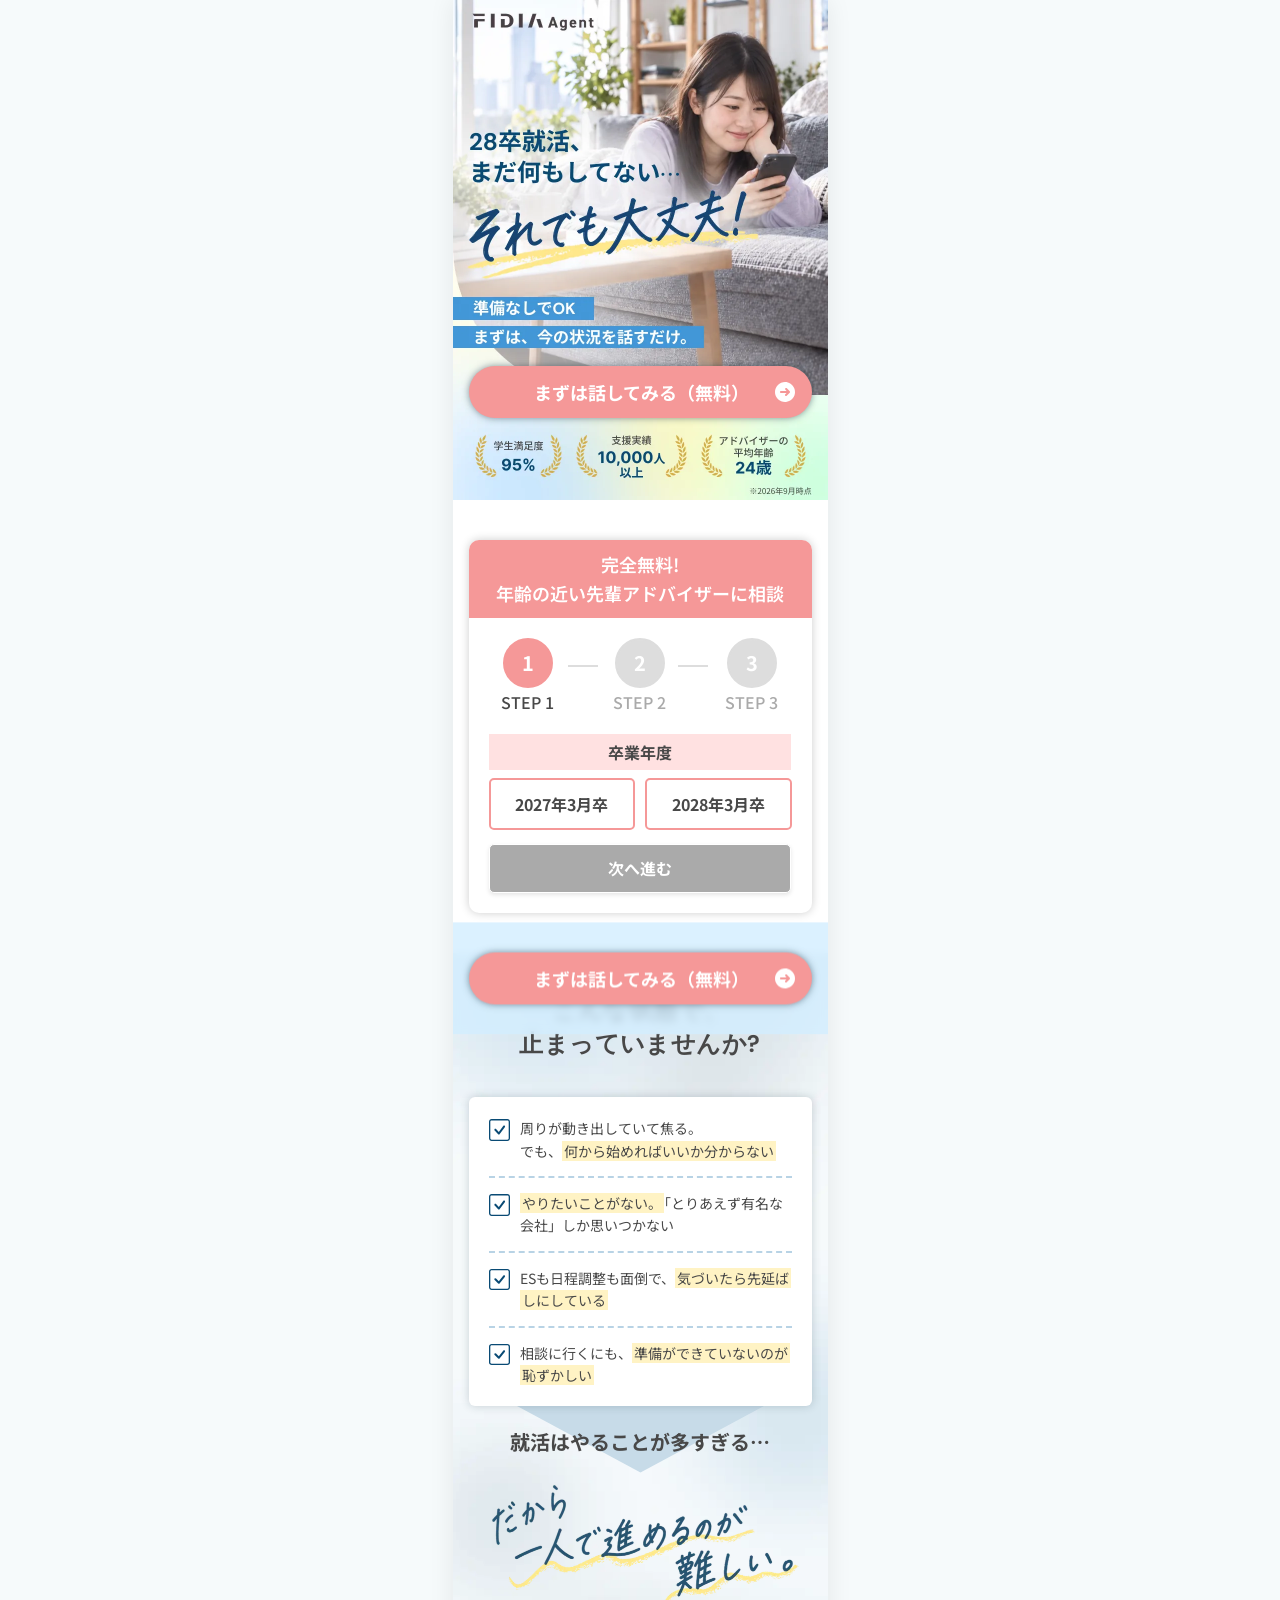
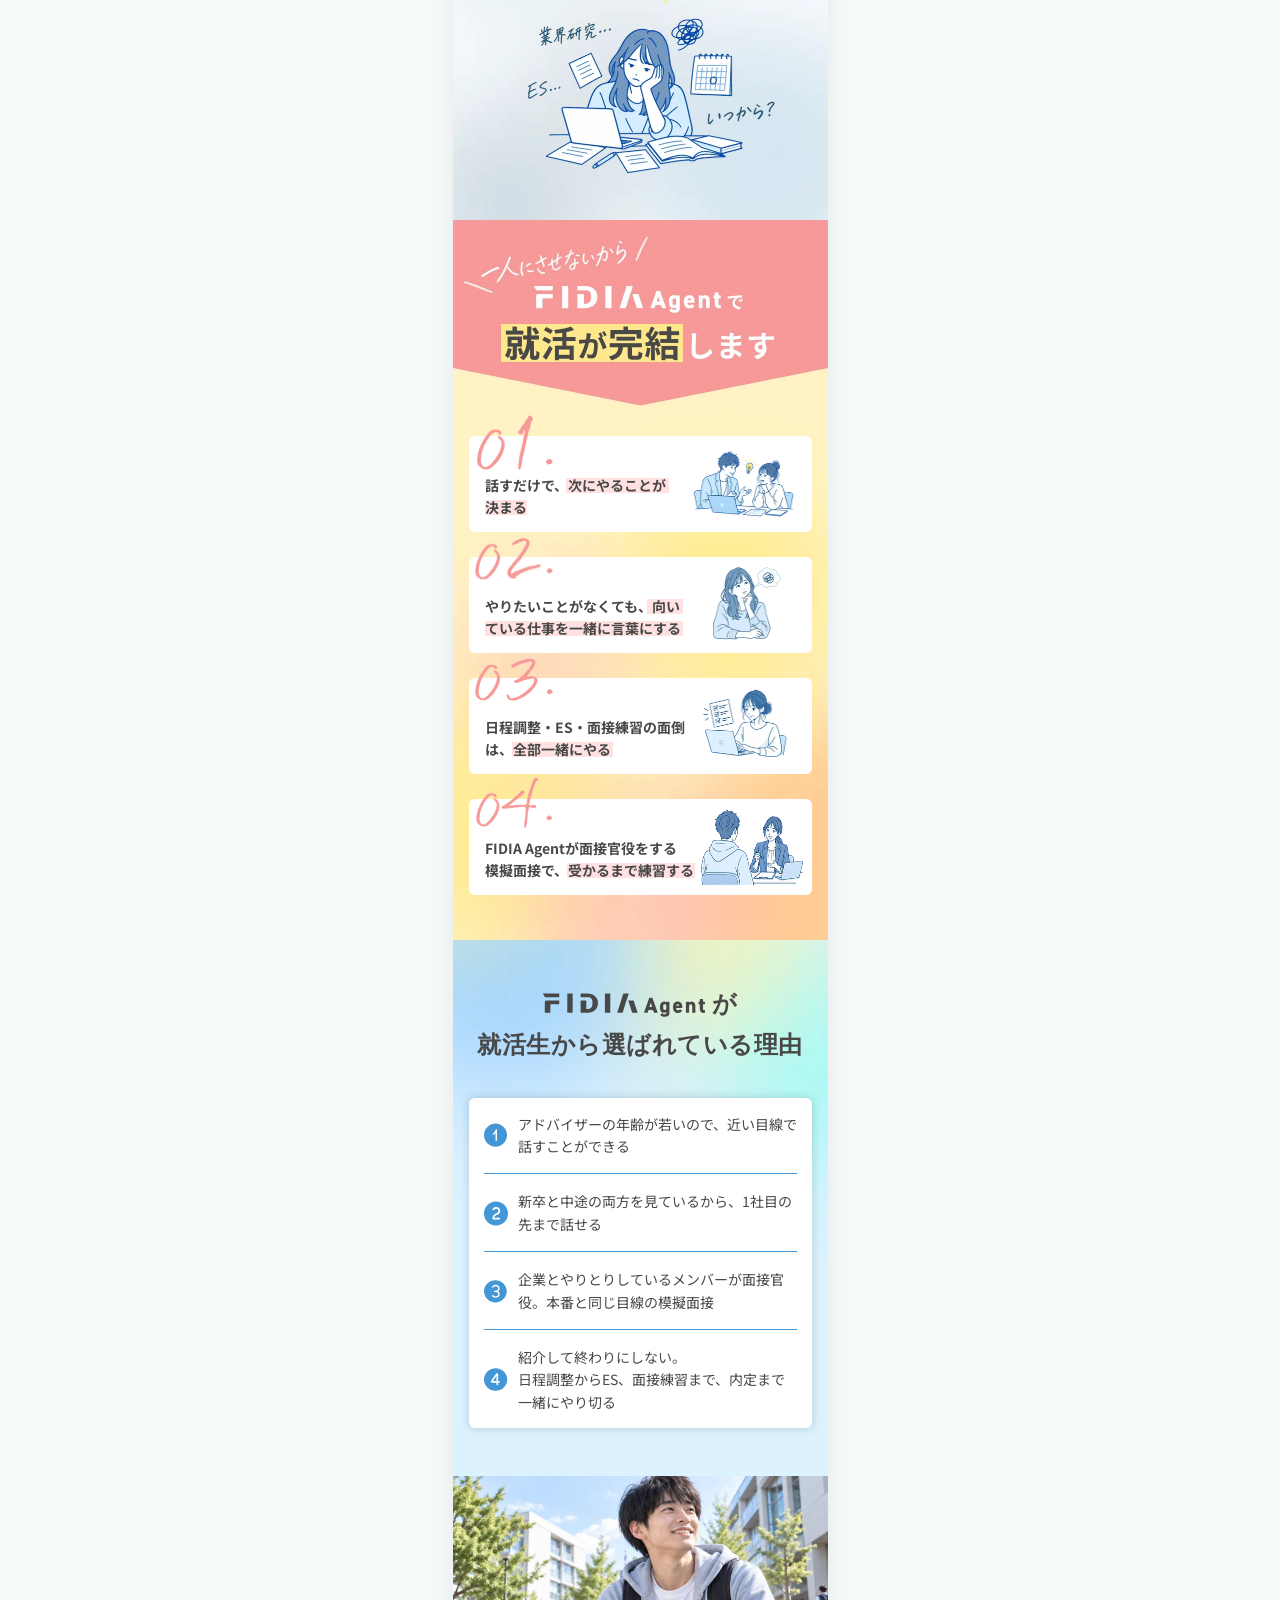
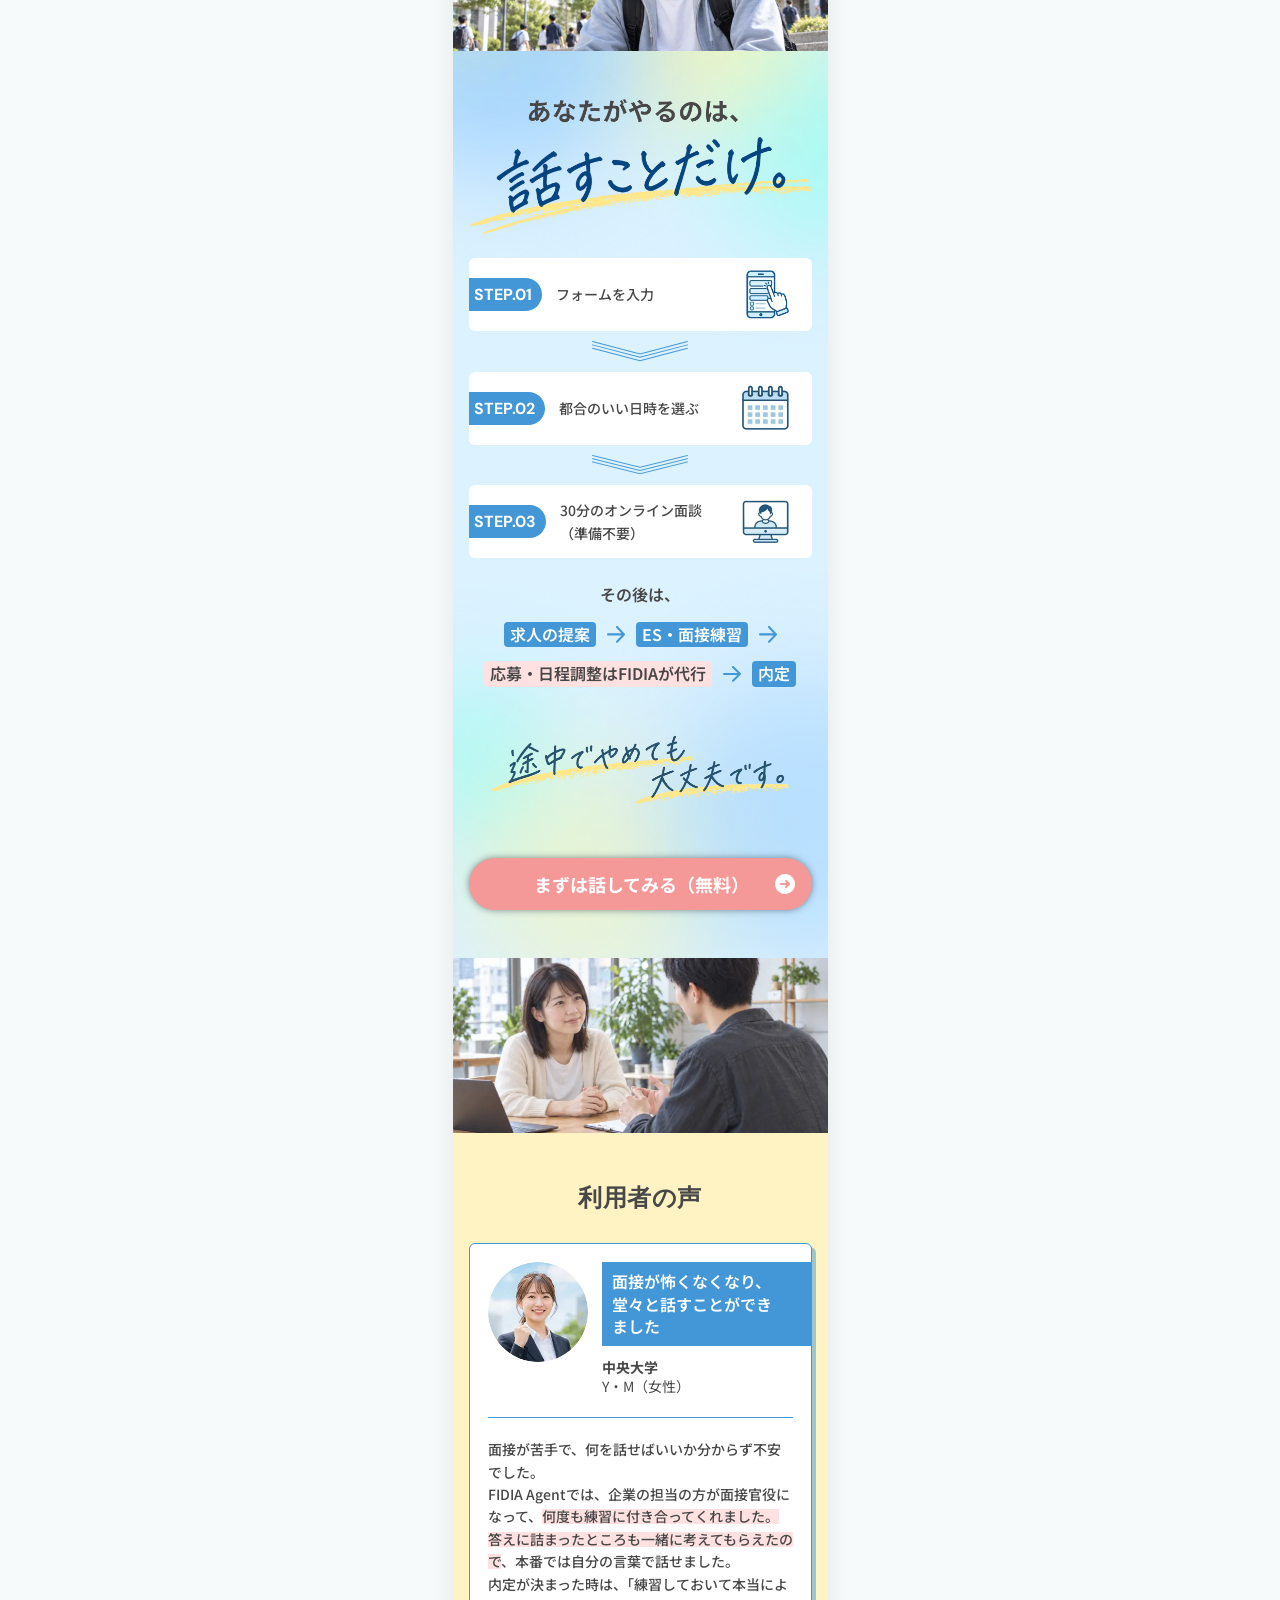
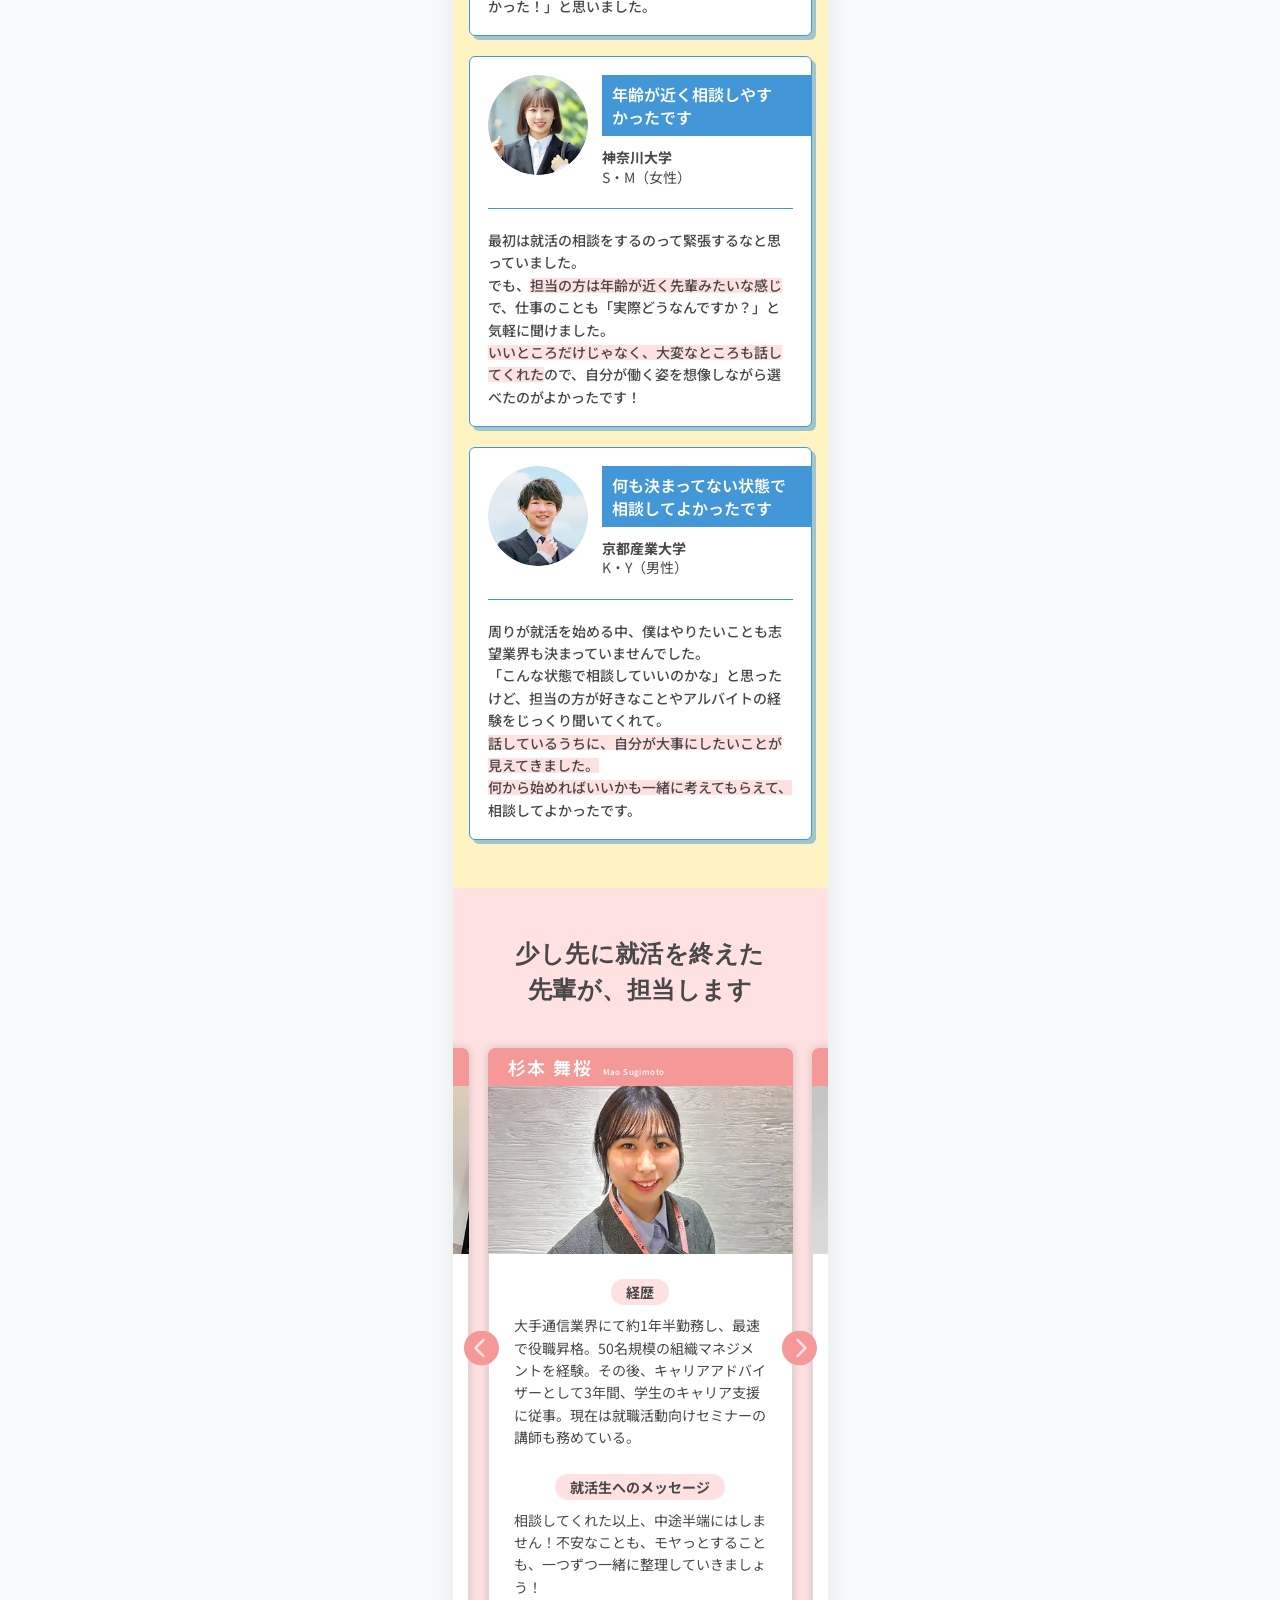
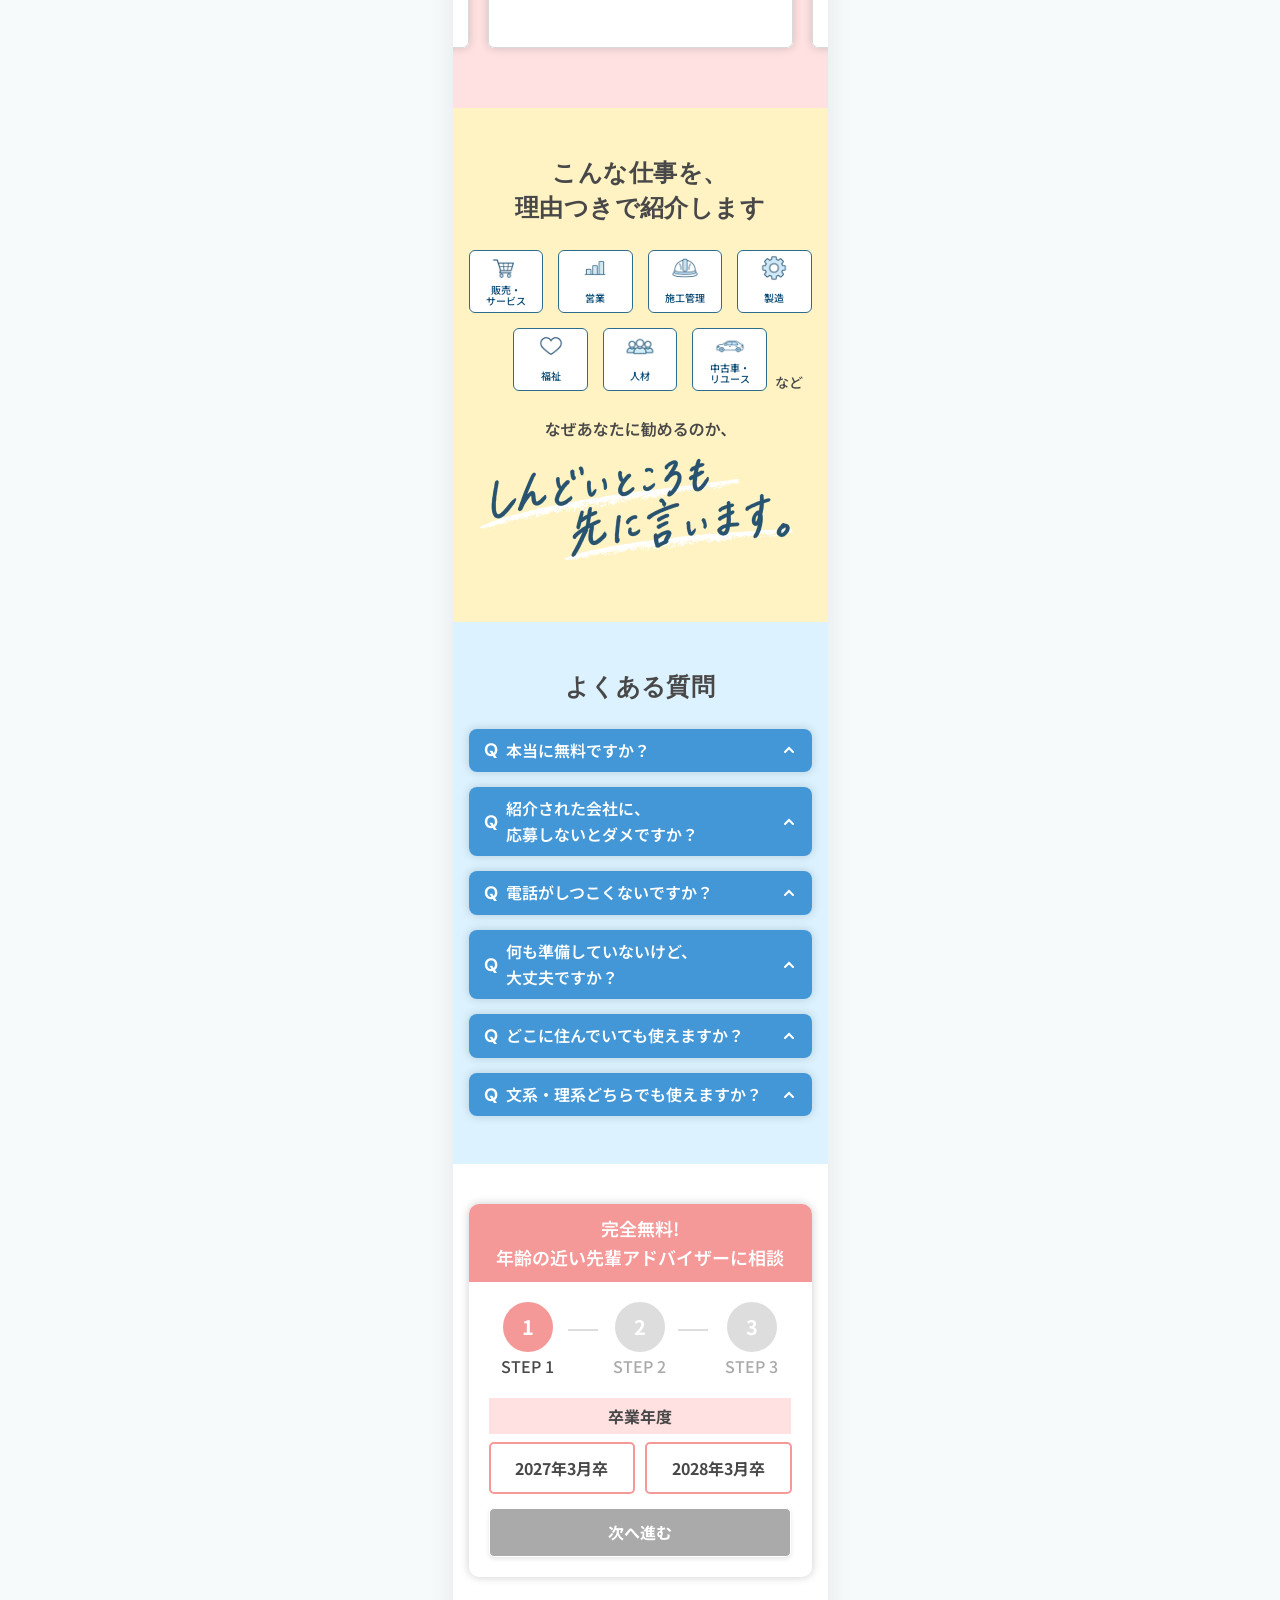
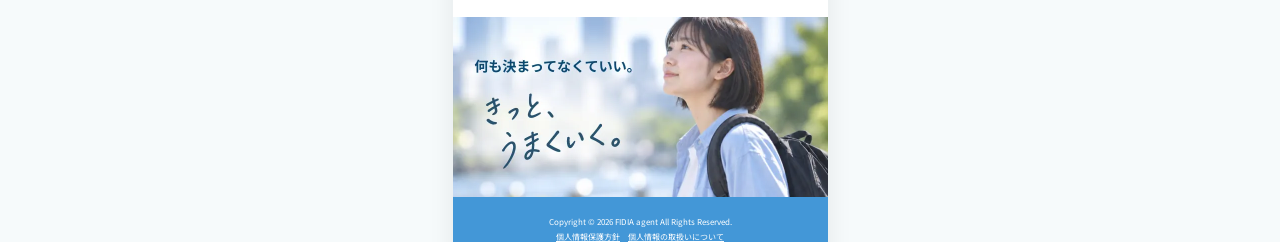
==== index.html @ adb04b79 "フォーム3ページ目のボタンを「送信する」に揃え、HTMLコメントを整理する。 Co-authored-by: Cursor <cursoragent@cursor.com>" ====
<!DOCTYPE html>
<html lang="ja">
<head>
<!-- Google Tag Manager -->
<script>(function(w,d,s,l,i){w[l]=w[l]||[];w[l].push({'gtm.start':
new Date().getTime(),event:'gtm.js'});var f=d.getElementsByTagName(s)[0],
j=d.createElement(s),dl=l!='dataLayer'?'&l='+l:'';j.async=true;j.src=
'https://www.googletagmanager.com/gtm.js?id='+i+dl;f.parentNode.insertBefore(j,f);
})(window,document,'script','dataLayer','GTM-NNJKJGJL');</script>
<!-- End Google Tag Manager -->
<meta charset="UTF-8">
<meta name="viewport" content="width=device-width, initial-scale=1.0">
<title>話すだけで就活が進む。準備なしでOKの就活エージェント｜FIDIA Agent</title>
<meta name="description" content="28卒の就活、まだ何もしてなくても大丈夫。FIDIA Agentは年齢の近い先輩アドバイザーが、求人紹介からES・面接練習・日程調整まで無料で伴走する就活エージェント。準備不要の30分オンライン面談から始められます。">
<meta property="og:title" content="話すだけで就活が進む。準備なしでOKの就活エージェント｜FIDIA Agent">
<meta property="og:description" content="28卒の就活、まだ何もしてなくても大丈夫。FIDIA Agentは年齢の近い先輩アドバイザーが、求人紹介からES・面接練習・日程調整まで無料で伴走する就活エージェント。準備不要の30分オンライン面談から始められます。">
<meta property="og:type" content="website">
<meta property="og:url" content="https://agent.fidia.jp/">
<meta property="og:image" content="https://agent.fidia.jp/assets/images/ogp.jpg">
<meta property="og:image:width" content="1200">
<meta property="og:image:height" content="630">
<meta property="og:locale" content="ja_JP">
<meta property="og:site_name" content="FIDIA Agent">
<meta name="twitter:card" content="summary_large_image">
<meta name="twitter:title" content="話すだけで就活が進む。準備なしでOKの就活エージェント｜FIDIA Agent">
<meta name="twitter:description" content="28卒の就活、まだ何もしてなくても大丈夫。FIDIA Agentは年齢の近い先輩アドバイザーが、求人紹介からES・面接練習・日程調整まで無料で伴走する就活エージェント。準備不要の30分オンライン面談から始められます。">
<meta name="twitter:image" content="https://agent.fidia.jp/assets/images/ogp.jpg">
<link rel="shortcut icon" href="favicon.ico">
<link rel="preconnect" href="https://fonts.googleapis.com">
<link rel="preconnect" href="https://fonts.gstatic.com" crossorigin>
<link href="https://fonts.googleapis.com/css2?family=DM+Sans:wght@400;500;700&family=Noto+Sans+JP:wght@400;500;600;700&display=swap" rel="stylesheet">
<link rel="stylesheet" href="css/style.css?v=qa1">
</head>
<body>
<!-- Google Tag Manager (noscript) -->
<noscript><iframe src="https://www.googletagmanager.com/ns.html?id=GTM-NNJKJGJL"
height="0" width="0" style="display:none;visibility:hidden"></iframe></noscript>
<!-- End Google Tag Manager (noscript) -->

<main>
<h1 class="visually-hidden">話すだけで就活が進む。準備なしでOKの就活エージェント｜FIDIA Agent</h1>

<!-- ============ HERO（FV） ============ -->
<section class="hero" id="hero">
  <div class="hero__content">
    <img src="assets/images/hero-fv.webp" alt="28卒就活、まだ何もしてない⋯それでも大丈夫！ 準備なしでOK まずは、今の状況を話すだけ。 学生満足度95% 支援実績10,000人以上 アドバイザーの平均年齢24歳 ※2026年9月時点" class="hero__fv-image" width="375" height="500" fetchpriority="high">

    <a href="#form-top" class="cta-button cta-button--hero js-cta-scroll float-anim">
      <span class="cta-button__shine" aria-hidden="true"></span>
      <span class="cta-button__label">まずは話してみる（無料）</span>
      <img src="assets/icons/cta-arrow-icon.svg" alt="" class="cta-button__arrow">
    </a>
  </div>
</section>

<!-- ============ FORM (1つ目 / CTAの遷移先) ============ -->
<section class="form-section" id="form-top">
  <div class="form-card js-multistep-form">
    <div class="form-card__heading">
      <p>完全無料!<br>年齢の近い先輩アドバイザーに相談</p>
    </div>

    <div class="form-card__steps-track">

      <!-- STEP 1 -->
      <div class="form-step" data-step="1">
        <div class="form-card__body">
          <div class="step-indicator">
            <div class="step-indicator__item is-active" data-step-indicator="1">
              <div class="step-indicator__circle">1</div>
              <span class="step-indicator__label">STEP 1</span>
            </div>
            <div class="step-indicator__item" data-step-indicator="2">
              <div class="step-indicator__circle">2</div>
              <span class="step-indicator__label">STEP 2</span>
            </div>
            <div class="step-indicator__item" data-step-indicator="3">
              <div class="step-indicator__circle">3</div>
              <span class="step-indicator__label">STEP 3</span>
            </div>
          </div>

          <div class="form-field">
            <p class="form-field__label form-field__label--bar">卒業年度</p>
            <div class="option-row">
              <button type="button" class="option-button js-radio-option" data-group="graduationYear" data-value="2027">2027年3月卒</button>
              <button type="button" class="option-button js-radio-option" data-group="graduationYear" data-value="2028">2028年3月卒</button>
            </div>
          </div>

          <button type="button" class="next-button js-next-step" disabled>次へ進む</button>
        </div>
      </div>

      <!-- STEP 2 -->
      <div class="form-step" data-step="2">
        <div class="form-card__body">
          <div class="step-indicator">
            <div class="step-indicator__item is-done" data-step-indicator="1">
              <div class="step-indicator__circle">1</div>
              <span class="step-indicator__label">STEP 1</span>
            </div>
            <div class="step-indicator__item is-active" data-step-indicator="2">
              <div class="step-indicator__circle">2</div>
              <span class="step-indicator__label">STEP 2</span>
            </div>
            <div class="step-indicator__item" data-step-indicator="3">
              <div class="step-indicator__circle">3</div>
              <span class="step-indicator__label">STEP 3</span>
            </div>
          </div>

          <div class="form-field form-field--highlight">
            <p class="form-field__label">大学名</p>
            <input type="text" class="text-input js-required-field" name="university" placeholder="例：FIDIA大学" autocomplete="organization">
          </div>

          <div class="actions-row">
            <button type="button" class="link-back js-prev-step">戻る</button>
            <button type="button" class="next-button next-button--wide js-next-step" disabled>次へ進む</button>
          </div>
        </div>
      </div>

      <!-- STEP 3 -->
      <div class="form-step" data-step="3">
        <div class="form-card__body">
          <div class="step-indicator">
            <div class="step-indicator__item is-done" data-step-indicator="1">
              <div class="step-indicator__circle">1</div>
              <span class="step-indicator__label">STEP 1</span>
            </div>
            <div class="step-indicator__item is-done" data-step-indicator="2">
              <div class="step-indicator__circle">2</div>
              <span class="step-indicator__label">STEP 2</span>
            </div>
            <div class="step-indicator__item is-active" data-step-indicator="3">
              <div class="step-indicator__circle">3</div>
              <span class="step-indicator__label">STEP 3</span>
            </div>
          </div>

          <div class="fields-container">
            <div class="form-field">
              <p class="form-field__label form-field__label--bar">お名前</p>
              <input type="text" class="text-input js-required-field" name="name" placeholder="例：山田 太郎" autocomplete="name">
            </div>

            <div class="form-field">
              <p class="form-field__label form-field__label--bar">性別</p>
              <div class="option-row option-row--triple">
                <button type="button" class="option-button option-button--small js-radio-option" data-group="gender" data-value="male">男性</button>
                <button type="button" class="option-button option-button--small js-radio-option" data-group="gender" data-value="female">女性</button>
                <button type="button" class="option-button option-button--small js-radio-option" data-group="gender" data-value="unanswered">回答しない</button>
              </div>
            </div>

            <div class="form-field">
              <p class="form-field__label form-field__label--bar">メールアドレス</p>
              <input type="email" class="text-input js-required-field" name="email" placeholder="例：example@fidia.jp" autocomplete="email">
            </div>

            <div class="form-field">
              <p class="form-field__label form-field__label--bar">電話番号</p>
              <input type="tel" class="text-input js-required-field" name="tel" placeholder="例：09012345678" autocomplete="tel">
            </div>

            <div class="form-field form-field--privacy">
              <p class="form-field__label form-field__label--bar">個人情報保護方針</p>
              <a href="https://fidia.jp/solutions/contact/privacy" target="_blank" rel="noopener" class="privacy-link">お問い合わせにおける個人情報の取扱いについて</a>
              <label class="checkbox-row">
                <input type="checkbox" class="js-required-field" name="agree">
                <span>お問い合わせにおける個人情報の取り扱いについて同意する</span>
              </label>
            </div>
          </div>

          <div class="actions-row">
            <button type="button" class="link-back js-prev-step">戻る</button>
            <!-- 最終ページのリンク先は未定のため、遷移処理は未実装のままにしています -->
            <button type="button" class="next-button next-button--wide js-submit-form" disabled>送信する</button>
          </div>
        </div>
      </div>

    </div>
  </div>
</section>

<!-- ============ WORRIES ============ -->
<section class="worries" id="worries">
  <img src="assets/images/worries-bg.webp" alt="" class="worries__bg" aria-hidden="true" loading="lazy">
  <h2 class="section-heading worries__heading">こんな状態で、<br>止まっていませんか?</h2>

  <div class="worries__content">
    <div class="worries-checklist">
      <div class="worries-checklist__item">
        <img src="assets/icons/check-icon.svg" alt="" class="worries-checklist__check">
        <p>周りが動き出していて焦る。<br>でも、<mark>何から始めればいいか分からない</mark></p>
      </div>
      <hr class="worries-checklist__divider">
      <div class="worries-checklist__item">
        <img src="assets/icons/check-icon.svg" alt="" class="worries-checklist__check">
        <p><mark>やりたいことがない。</mark>「とりあえず有名な会社」しか思いつかない</p>
      </div>
      <hr class="worries-checklist__divider">
      <div class="worries-checklist__item">
        <img src="assets/icons/check-icon.svg" alt="" class="worries-checklist__check">
        <p>ESも日程調整も面倒で、<mark>気づいたら先延ばしにしている</mark></p>
      </div>
      <hr class="worries-checklist__divider">
      <div class="worries-checklist__item">
        <img src="assets/icons/check-icon.svg" alt="" class="worries-checklist__check">
        <p>相談に行くにも、<mark>準備ができていないのが恥ずかしい</mark></p>
      </div>
    </div>

    <div class="worries__arrow-right">
      <img src="assets/icons/worries-arrow-shape.svg" alt="" class="worries__arrow-shape" aria-hidden="true">
      <p class="worries__arrow-text">就活はやることが多すぎる⋯</p>
    </div>

    <img src="assets/images/worries-illustration.webp" alt="だから一人で進めるのが難しい。" class="worries__illustration" loading="lazy">
  </div>
</section>

<!-- ============ CATCHPHRASE ============ -->
<section class="catchphrase" id="catchphrase">
  <img src="assets/images/catchphrase.webp" alt="一人にさせないから FIDIA Agentで 就活が完結します" class="catchphrase__image" loading="lazy">
</section>

<!-- ============ FEATURES ============ -->
<section class="features" id="features">
  <img src="assets/images/features-bg.webp" alt="" class="features__bg" aria-hidden="true" loading="lazy">
  <div class="features__list">

    <div class="feature-item">
      <img src="assets/icons/step-number-01.webp" alt="01." class="feature-item__number" loading="lazy">
      <div class="feature-item__copy">
        <span class="feature-item__band feature-item__band--01a"></span>
        <span class="feature-item__band feature-item__band--01b"></span>
        <p class="feature-item__text">話すだけで、次にやることが<br>決まる</p>
      </div>
      <div class="feature-item__illust-wrap">
        <img src="assets/images/feature-illust-01.webp" alt="" class="feature-item__illust feature-item__illust--01" loading="lazy">
      </div>
    </div>

    <div class="feature-item">
      <img src="assets/icons/step-number-02.webp" alt="02." class="feature-item__number" loading="lazy">
      <div class="feature-item__copy">
        <span class="feature-item__band feature-item__band--02a"></span>
        <span class="feature-item__band feature-item__band--02b"></span>
        <p class="feature-item__text">やりたいことがなくても、向いている仕事を一緒に言葉にする</p>
      </div>
      <div class="feature-item__illust-wrap">
        <img src="assets/images/feature-illust-02.webp" alt="" class="feature-item__illust feature-item__illust--02" loading="lazy">
      </div>
    </div>

    <div class="feature-item">
      <img src="assets/icons/step-number-03.webp" alt="03." class="feature-item__number" loading="lazy">
      <div class="feature-item__copy">
        <span class="feature-item__band feature-item__band--03"></span>
        <p class="feature-item__text">日程調整・ES・面接練習の面倒は、全部一緒にやる</p>
      </div>
      <div class="feature-item__illust-wrap">
        <img src="assets/images/feature-illust-03.webp" alt="" class="feature-item__illust feature-item__illust--03" loading="lazy">
      </div>
    </div>

    <div class="feature-item">
      <img src="assets/icons/step-number-04.webp" alt="04." class="feature-item__number" loading="lazy">
      <div class="feature-item__copy feature-item__copy--wide">
        <span class="feature-item__band feature-item__band--04"></span>
        <p class="feature-item__text">FIDIA Agentが面接官役をする<br>模擬面接で、受かるまで練習する</p>
      </div>
      <div class="feature-item__illust-wrap">
        <img src="assets/images/feature-illust-04.webp" alt="" class="feature-item__illust feature-item__illust--04" loading="lazy">
      </div>
    </div>

  </div>
</section>

<!-- ============ REASONS ============ -->
<section class="reasons" id="reasons">
  <img src="assets/images/reasons-bg.webp" alt="" class="reasons__bg" aria-hidden="true" loading="lazy">
  <div class="reasons__heading">
    <div class="reasons__heading-badge">
      <img src="assets/icons/brand-logo-black.svg" alt="FIDIA Agent" class="reasons__logo">
      <span>が</span>
    </div>
    <h2 class="section-heading">就活生から選ばれている理由</h2>
  </div>

  <div class="reasons__list">
    <div class="reason-item">
      <img src="assets/icons/reason-icon-01.svg" alt="" class="reason-item__icon">
      <p>アドバイザーの年齢が若いので、近い目線で話すことができる</p>
    </div>
    <hr class="reason-item__divider">
    <div class="reason-item">
      <img src="assets/icons/reason-icon-02.svg" alt="" class="reason-item__icon">
      <p>新卒と中途の両方を見ているから、1社目の先まで話せる</p>
    </div>
    <hr class="reason-item__divider">
    <div class="reason-item">
      <img src="assets/icons/reason-icon-03.svg" alt="" class="reason-item__icon">
      <p>企業とやりとりしているメンバーが面接官役。本番と同じ目線の模擬面接</p>
    </div>
    <hr class="reason-item__divider">
    <div class="reason-item">
      <img src="assets/icons/reason-icon-04.svg" alt="" class="reason-item__icon">
      <p>紹介して終わりにしない。<br>日程調整からES、面接練習まで、内定まで一緒にやり切る</p>
    </div>
  </div>
</section>

<!-- ============ PHOTO BREAK 01 ============ -->
<div class="photo-break" id="photo-break-01">
  <img src="assets/images/photo-break-01.webp" alt="" loading="lazy">
</div>

<!-- ============ STEPS ============ -->
<section class="steps" id="steps">
  <img src="assets/images/steps-bg-top.webp" alt="" class="steps__bg steps__bg--top" aria-hidden="true" loading="lazy">
  <img src="assets/images/steps-bg-bottom.webp" alt="" class="steps__bg steps__bg--bottom" aria-hidden="true" loading="lazy">

  <h2 class="steps__heading">
    <img src="assets/images/steps-heading-block.webp" alt="あなたがやるのは、話すことだけ。" loading="lazy">
  </h2>

  <div class="steps__list">
    <div class="step-item">
      <div class="step-item__badge">STEP.01</div>
      <p class="step-item__text">フォームを入力</p>
      <img src="assets/images/step-icon-form.webp" alt="" class="step-item__icon" loading="lazy">
    </div>
    <img src="assets/icons/step-arrow.svg" alt="" class="steps__arrow" aria-hidden="true">
    <div class="step-item">
      <div class="step-item__badge">STEP.02</div>
      <p class="step-item__text">都合のいい日時を選ぶ</p>
      <img src="assets/images/step-icon-calendar.webp" alt="" class="step-item__icon" loading="lazy">
    </div>
    <img src="assets/icons/step-arrow.svg" alt="" class="steps__arrow" aria-hidden="true">
    <div class="step-item">
      <div class="step-item__badge">STEP.03</div>
      <p class="step-item__text">30分のオンライン面談<br>（準備不要）</p>
      <img src="assets/images/step-icon-monitor.webp" alt="" class="step-item__icon" loading="lazy">
    </div>
  </div>

  <div class="steps__after">
    <p class="steps__after-lead">その後は、</p>
    <div class="steps__after-row">
      <div class="after-pill after-pill--blue">求人の提案</div>
      <img src="assets/icons/steps-after-arrow.svg" alt="" class="steps__after-arrow" aria-hidden="true">
      <div class="after-pill after-pill--blue">ES・面接練習</div>
      <img src="assets/icons/steps-after-arrow.svg" alt="" class="steps__after-arrow" aria-hidden="true">
    </div>
    <div class="steps__after-row">
      <div class="after-pill after-pill--pink">応募・日程調整はFIDIAが代行</div>
      <img src="assets/icons/steps-after-arrow.svg" alt="" class="steps__after-arrow" aria-hidden="true">
      <div class="after-pill after-pill--blue">内定</div>
    </div>
  </div>

  <div class="steps__illustration">
    <img src="assets/images/steps-illustration.webp" alt="途中でやめても大丈夫です。" loading="lazy">
  </div>

  <a href="#form-top" class="cta-button js-cta-scroll">
    <span class="cta-button__label">まずは話してみる（無料）</span>
    <img src="assets/icons/cta-arrow-icon.svg" alt="" class="cta-button__arrow">
  </a>
</section>

<!-- ============ PHOTO BREAK 02 ============ -->
<div class="photo-break" id="photo-break-02">
  <img src="assets/images/photo-break-02.webp" alt="" loading="lazy">
</div>

<!-- ============ TESTIMONIALS ============ -->
<section class="testimonials" id="testimonials">
  <h2 class="section-heading">利用者の声</h2>

  <div class="testimonials__list">
    <article class="testimonial-item">
      <div class="testimonial-item__head">
        <img src="assets/images/testimonial-photo-01.webp" alt="中央大学 Y・M（女性）" class="testimonial-item__photo" loading="lazy">
        <div class="testimonial-item__info">
          <p class="testimonial-item__title">面接が怖くなくなり、<br>堂々と話すことができ<br>ました</p>
          <div class="testimonial-item__meta">
            <p class="testimonial-item__school">中央大学</p>
            <p class="testimonial-item__person">Y・M（女性）</p>
          </div>
        </div>
      </div>
      <hr class="testimonial-item__divider">
      <p class="testimonial-item__quote">面接が苦手で、何を話せばいいか分からず不安でした。<br>FIDIA Agentでは、企業の担当の方が面接官役になって、<span class="testimonial-item__hl">何度も練習に付き合ってくれました。</span><br><span class="testimonial-item__hl">答えに詰まったところも一緒に考えてもらえたので</span>、本番では自分の言葉で話せました。<br>内定が決まった時は、「練習しておいて本当によかった！」と思いました。</p>
    </article>

    <article class="testimonial-item">
      <div class="testimonial-item__head">
        <img src="assets/images/testimonial-photo-02.webp" alt="神奈川大学 S・M（女性）" class="testimonial-item__photo" loading="lazy">
        <div class="testimonial-item__info">
          <p class="testimonial-item__title">年齢が近く相談しやす<br>かったです</p>
          <div class="testimonial-item__meta">
            <p class="testimonial-item__school">神奈川大学</p>
            <p class="testimonial-item__person">S・M（女性）</p>
          </div>
        </div>
      </div>
      <hr class="testimonial-item__divider">
      <p class="testimonial-item__quote">最初は就活の相談をするのって緊張するなと思っていました。<br>でも、<span class="testimonial-item__hl">担当の方は年齢が近く先輩みたいな感じ</span>で、仕事のことも「実際どうなんですか？」と気軽に聞けました。<br><span class="testimonial-item__hl">いいところだけじゃなく、大変なところも話してくれた</span>ので、自分が働く姿を想像しながら選べたのがよかったです！</p>
    </article>

    <article class="testimonial-item">
      <div class="testimonial-item__head">
        <img src="assets/images/testimonial-photo-03.webp" alt="京都産業大学 K・Y（男性）" class="testimonial-item__photo" loading="lazy">
        <div class="testimonial-item__info">
          <p class="testimonial-item__title">何も決まってない状態で<br>相談してよかったです</p>
          <div class="testimonial-item__meta">
            <p class="testimonial-item__school">京都産業大学</p>
            <p class="testimonial-item__person">K・Y（男性）</p>
          </div>
        </div>
      </div>
      <hr class="testimonial-item__divider">
      <p class="testimonial-item__quote">周りが就活を始める中、僕はやりたいことも志望業界も決まっていませんでした。<br>「こんな状態で相談していいのかな」と思ったけど、担当の方が好きなことやアルバイトの経験をじっくり聞いてくれて。<br><span class="testimonial-item__hl">話しているうちに、自分が大事にしたいことが見えてきました。</span><br><span class="testimonial-item__hl">何から始めればいいかも一緒に考えてもらえて、</span>相談してよかったです。</p>
    </article>
  </div>
</section>

<!-- ============ ADVISORS (カルーセル) ============ -->
<section class="advisors" id="advisors">
  <h2 class="section-heading">少し先に就活を終えた<br>先輩が、担当します</h2>

  <div class="advisor-carousel js-advisor-carousel">
    <div class="advisor-carousel__viewport">
    <div class="advisor-carousel__track">

      <article class="advisor-card">
        <div class="advisor-card__header">
          <span class="advisor-card__name">杉本 舞桜</span>
          <span class="advisor-card__name-en">Mao Sugimoto</span>
        </div>
        <img src="assets/images/advisor-photo-01.webp" alt="杉本 舞桜" class="advisor-card__photo" loading="lazy">
        <div class="advisor-card__body">
          <div class="advisor-card__block">
            <span class="advisor-card__badge">経歴</span>
            <p>大手通信業界にて約1年半勤務し、最速で役職昇格。50名規模の組織マネジメントを経験。その後、キャリアアドバイザーとして3年間、学生のキャリア支援に従事。現在は就職活動向けセミナーの講師も務めている。</p>
          </div>
          <div class="advisor-card__block">
            <span class="advisor-card__badge">就活生へのメッセージ</span>
            <p>相談してくれた以上、中途半端にはしません！不安なことも、モヤっとすることも、一つずつ一緒に整理していきましょう！</p>
          </div>
        </div>
      </article>

      <article class="advisor-card">
        <div class="advisor-card__header">
          <span class="advisor-card__name">栗原 夕夢</span>
          <span class="advisor-card__name-en">Yume Kurihara</span>
        </div>
        <img src="assets/images/advisor-photo-02.webp" alt="栗原 夕夢" class="advisor-card__photo" loading="lazy">
        <div class="advisor-card__body">
          <div class="advisor-card__block">
            <span class="advisor-card__badge">経歴</span>
            <p>学生時代、1,000人規模のビジネスプランニングコンテストで優勝。大学在学中の長期インターンシップでは、営業職としてトップセールスを達成。その後、現在もキャリアアドバイザーとして2年間、学生のキャリア支援に携わっている。</p>
          </div>
          <div class="advisor-card__block">
            <span class="advisor-card__badge">就活生へのメッセージ</span>
            <p>前向きな気持ちで就活に取り組めるよう、全力でサポートします！分からないことがあっても大丈夫。一緒に納得できる就活にしていきましょう！</p>
          </div>
        </div>
      </article>

      <article class="advisor-card">
        <div class="advisor-card__header">
          <span class="advisor-card__name">松永 裕生</span>
          <span class="advisor-card__name-en">Yusei Matsunaga</span>
        </div>
        <img src="assets/images/advisor-photo-03.webp" alt="松永 裕生" class="advisor-card__photo" loading="lazy">
        <div class="advisor-card__body">
          <div class="advisor-card__block">
            <span class="advisor-card__badge">経歴</span>
            <p>学生時代、大手人材企業を中心に5社から内定を獲得。在学中に学生団体を立ち上げ、40名のメンバーとともに学生の就職活動支援に取り組む。入社後は現在まで2年間、キャリアアドバイザーとして学生のキャリア支援に従事している。</p>
          </div>
          <div class="advisor-card__block">
            <span class="advisor-card__badge">就活生へのメッセージ</span>
            <p>新卒での最初の選択が、その後を大きく左右すると感じています！ 自分自身、納得して選んだからこそ今があります。だからこそ、後悔しない仕事選びを一緒に考えましょう！</p>
          </div>
        </div>
      </article>

      <article class="advisor-card">
        <div class="advisor-card__header">
          <span class="advisor-card__name">久保 梨紗</span>
          <span class="advisor-card__name-en">Risa Kubo</span>
        </div>
        <img src="assets/images/advisor-photo-04.webp" alt="久保 梨紗" class="advisor-card__photo" loading="lazy">
        <div class="advisor-card__body">
          <div class="advisor-card__block">
            <span class="advisor-card__badge">経歴</span>
            <p>大手金融業界にて3年間、海外企業にて5年間の勤務経験。現在はキャリアアドバイザーとして、幅広い業界・多角的な視点から就職活動をサポートしている。</p>
          </div>
          <div class="advisor-card__block">
            <span class="advisor-card__badge">就活生へのメッセージ</span>
            <p>いろんな選択肢を知っているからこそ、「これでいいのかな？」という不安にも向き合えます！一緒に納得できる答えを見つけましょう！</p>
          </div>
        </div>
      </article>

      <article class="advisor-card">
        <div class="advisor-card__header">
          <span class="advisor-card__name">山名 剛征</span>
          <span class="advisor-card__name-en">Kosei Yamana</span>
        </div>
        <img src="assets/images/advisor-photo-05.webp" alt="山名 剛征" class="advisor-card__photo" loading="lazy">
        <div class="advisor-card__body">
          <div class="advisor-card__block">
            <span class="advisor-card__badge">経歴</span>
            <p>学生時代に約10社の長期インターンシップに参加。在学中に学生団体を立ち上げ、就職活動支援に取り組む。外資系大手企業の販売スタッフとして1年間経験。現在はキャリアアドバイザーとして2年間、学生のキャリア支援に従事している。</p>
          </div>
          <div class="advisor-card__block">
            <span class="advisor-card__badge">就活生へのメッセージ</span>
            <p>その人の良さ、ちゃんとあります！見逃さずに一緒に見つけて、活かせる形までしっかりサポートします！</p>
          </div>
        </div>
      </article>

    </div>
    </div>

    <button type="button" class="advisor-carousel__nav advisor-carousel__nav--prev js-advisor-prev" aria-label="前のアドバイザー">
      <img src="assets/icons/advisors-nav-prev.svg" alt="">
    </button>
    <button type="button" class="advisor-carousel__nav advisor-carousel__nav--next js-advisor-next" aria-label="次のアドバイザー">
      <img src="assets/icons/advisors-nav-next.svg" alt="">
    </button>
  </div>
</section>

<!-- ============ JOBS ============ -->
<section class="jobs" id="jobs">
  <h2 class="section-heading">こんな仕事を、<br>理由つきで紹介します</h2>

  <div class="jobs__tags">
    <div class="jobs__tags-row">
      <div class="job-tag">
        <img src="assets/images/job-icon-retail.webp" alt="" loading="lazy">
        <span class="job-tag__label job-tag__label--2line">販売・<br>サービス</span>
      </div>
      <div class="job-tag">
        <img src="assets/images/job-icon-sales.webp" alt="" loading="lazy">
        <span class="job-tag__label">営業</span>
      </div>
      <div class="job-tag">
        <img src="assets/images/job-icon-construction.webp" alt="" loading="lazy">
        <span class="job-tag__label">施工管理</span>
      </div>
      <div class="job-tag">
        <img src="assets/images/job-icon-manufacturing.webp" alt="" loading="lazy">
        <span class="job-tag__label">製造</span>
      </div>
    </div>
    <div class="jobs__tags-row">
      <div class="job-tag">
        <img src="assets/images/job-icon-welfare.webp" alt="" loading="lazy">
        <span class="job-tag__label">福祉</span>
      </div>
      <div class="job-tag">
        <img src="assets/images/job-icon-hr.webp" alt="" loading="lazy">
        <span class="job-tag__label">人材</span>
      </div>
      <div class="job-tag">
        <img src="assets/images/job-icon-car.webp" alt="" loading="lazy">
        <span class="job-tag__label job-tag__label--2line">中古車・<br>リユース</span>
      </div>
    </div>
    <p class="jobs__etc">など</p>
  </div>

  <div class="jobs__illustration">
    <img src="assets/images/jobs-illustration.webp" alt="なぜあなたに勧めるのか、しんどいところも先に言います。" loading="lazy">
  </div>
</section>

<!-- ============ FAQ ============ -->
<section class="faq" id="faq">
  <h2 class="section-heading">よくある質問</h2>

  <div class="faq__list">
    <div class="faq-item js-faq-item">
      <button type="button" class="faq-item__header js-faq-toggle">
        <span class="faq-item__q">Q</span>
        <span class="faq-item__question">本当に無料ですか？</span>
        <img src="assets/icons/chevron-up.svg" alt="" class="faq-item__chevron">
      </button>
      <div class="faq-item__answer">
        <span class="faq-item__a">A</span>
        <p>企業側が紹介料を支払う仕組みのため、学生の方は完全無料でご利用いただけます。</p>
      </div>
    </div>

    <div class="faq-item js-faq-item">
      <button type="button" class="faq-item__header js-faq-toggle">
        <span class="faq-item__q">Q</span>
        <span class="faq-item__question">紹介された会社に、<br>応募しないとダメですか？</span>
        <img src="assets/icons/chevron-up.svg" alt="" class="faq-item__chevron">
      </button>
      <div class="faq-item__answer">
        <span class="faq-item__a">A</span>
        <p>応募しなくて大丈夫です。<br>納得できる求人だけ受けてください。</p>
      </div>
    </div>

    <div class="faq-item js-faq-item">
      <button type="button" class="faq-item__header js-faq-toggle">
        <span class="faq-item__q">Q</span>
        <span class="faq-item__question">電話がしつこくないですか？</span>
        <img src="assets/icons/chevron-up.svg" alt="" class="faq-item__chevron">
      </button>
      <div class="faq-item__answer">
        <span class="faq-item__a">A</span>
        <p>連絡はLINEで行います。<br>頻度もご希望に合わせられます。</p>
      </div>
    </div>

    <div class="faq-item js-faq-item">
      <button type="button" class="faq-item__header js-faq-toggle">
        <span class="faq-item__q">Q</span>
        <span class="faq-item__question">何も準備していないけど、<br>大丈夫ですか？</span>
        <img src="assets/icons/chevron-up.svg" alt="" class="faq-item__chevron">
      </button>
      <div class="faq-item__answer">
        <span class="faq-item__a">A</span>
        <p>準備は一切不要です。<br>今の状況をそのまま話してください。</p>
      </div>
    </div>

    <div class="faq-item js-faq-item">
      <button type="button" class="faq-item__header js-faq-toggle">
        <span class="faq-item__q">Q</span>
        <span class="faq-item__question">どこに住んでいても使えますか？</span>
        <img src="assets/icons/chevron-up.svg" alt="" class="faq-item__chevron">
      </button>
      <div class="faq-item__answer">
        <span class="faq-item__a">A</span>
        <p>全国オンラインで対応しています。</p>
      </div>
    </div>

    <div class="faq-item js-faq-item">
      <button type="button" class="faq-item__header js-faq-toggle">
        <span class="faq-item__q">Q</span>
        <span class="faq-item__question">文系・理系どちらでも使えますか？</span>
        <img src="assets/icons/chevron-up.svg" alt="" class="faq-item__chevron">
      </button>
      <div class="faq-item__answer">
        <span class="faq-item__a">A</span>
        <p>問いません。<br>どちらの方もご利用いただけます。</p>
      </div>
    </div>
  </div>
</section>

<!-- ============ FORM (2つ目 / 独立フォーム) ============ -->
<section class="form-section" id="form-bottom">
  <div class="form-card js-multistep-form">
    <div class="form-card__heading">
      <p>完全無料!<br>年齢の近い先輩アドバイザーに相談</p>
    </div>

    <div class="form-card__steps-track">

      <!-- STEP 1 -->
      <div class="form-step" data-step="1">
        <div class="form-card__body">
          <div class="step-indicator">
            <div class="step-indicator__item is-active" data-step-indicator="1">
              <div class="step-indicator__circle">1</div>
              <span class="step-indicator__label">STEP 1</span>
            </div>
            <div class="step-indicator__item" data-step-indicator="2">
              <div class="step-indicator__circle">2</div>
              <span class="step-indicator__label">STEP 2</span>
            </div>
            <div class="step-indicator__item" data-step-indicator="3">
              <div class="step-indicator__circle">3</div>
              <span class="step-indicator__label">STEP 3</span>
            </div>
          </div>

          <div class="form-field">
            <p class="form-field__label form-field__label--bar">卒業年度</p>
            <div class="option-row">
              <button type="button" class="option-button js-radio-option" data-group="graduationYear" data-value="2027">2027年3月卒</button>
              <button type="button" class="option-button js-radio-option" data-group="graduationYear" data-value="2028">2028年3月卒</button>
            </div>
          </div>

          <button type="button" class="next-button js-next-step" disabled>次へ進む</button>
        </div>
      </div>

      <!-- STEP 2 -->
      <div class="form-step" data-step="2">
        <div class="form-card__body">
          <div class="step-indicator">
            <div class="step-indicator__item is-done" data-step-indicator="1">
              <div class="step-indicator__circle">1</div>
              <span class="step-indicator__label">STEP 1</span>
            </div>
            <div class="step-indicator__item is-active" data-step-indicator="2">
              <div class="step-indicator__circle">2</div>
              <span class="step-indicator__label">STEP 2</span>
            </div>
            <div class="step-indicator__item" data-step-indicator="3">
              <div class="step-indicator__circle">3</div>
              <span class="step-indicator__label">STEP 3</span>
            </div>
          </div>

          <div class="form-field form-field--highlight">
            <p class="form-field__label">大学名</p>
            <input type="text" class="text-input js-required-field" name="university" placeholder="例：FIDIA大学" autocomplete="organization">
          </div>

          <div class="actions-row">
            <button type="button" class="link-back js-prev-step">戻る</button>
            <button type="button" class="next-button next-button--wide js-next-step" disabled>次へ進む</button>
          </div>
        </div>
      </div>

      <!-- STEP 3 -->
      <div class="form-step" data-step="3">
        <div class="form-card__body">
          <div class="step-indicator">
            <div class="step-indicator__item is-done" data-step-indicator="1">
              <div class="step-indicator__circle">1</div>
              <span class="step-indicator__label">STEP 1</span>
            </div>
            <div class="step-indicator__item is-done" data-step-indicator="2">
              <div class="step-indicator__circle">2</div>
              <span class="step-indicator__label">STEP 2</span>
            </div>
            <div class="step-indicator__item is-active" data-step-indicator="3">
              <div class="step-indicator__circle">3</div>
              <span class="step-indicator__label">STEP 3</span>
            </div>
          </div>

          <div class="fields-container">
            <div class="form-field">
              <p class="form-field__label form-field__label--bar">お名前</p>
              <input type="text" class="text-input js-required-field" name="name" placeholder="例：山田 太郎" autocomplete="name">
            </div>

            <div class="form-field">
              <p class="form-field__label form-field__label--bar">性別</p>
              <div class="option-row option-row--triple">
                <button type="button" class="option-button option-button--small js-radio-option" data-group="gender" data-value="male">男性</button>
                <button type="button" class="option-button option-button--small js-radio-option" data-group="gender" data-value="female">女性</button>
                <button type="button" class="option-button option-button--small js-radio-option" data-group="gender" data-value="unanswered">回答しない</button>
              </div>
            </div>

            <div class="form-field">
              <p class="form-field__label form-field__label--bar">メールアドレス</p>
              <input type="email" class="text-input js-required-field" name="email" placeholder="例：example@fidia.jp" autocomplete="email">
            </div>

            <div class="form-field">
              <p class="form-field__label form-field__label--bar">電話番号</p>
              <input type="tel" class="text-input js-required-field" name="tel" placeholder="例：09012345678" autocomplete="tel">
            </div>

            <div class="form-field form-field--privacy">
              <p class="form-field__label form-field__label--bar">個人情報保護方針</p>
              <a href="https://fidia.jp/solutions/contact/privacy" target="_blank" rel="noopener" class="privacy-link">お問い合わせにおける個人情報の取扱いについて</a>
              <label class="checkbox-row">
                <input type="checkbox" class="js-required-field" name="agree">
                <span>お問い合わせにおける個人情報の取り扱いについて同意する</span>
              </label>
            </div>
          </div>

          <div class="actions-row">
            <button type="button" class="link-back js-prev-step">戻る</button>
            <!-- 最終ページのリンク先は未定のため、遷移処理は未実装のままにしています -->
            <button type="button" class="next-button next-button--wide js-submit-form" disabled>送信する</button>
          </div>
        </div>
      </div>

    </div>
  </div>
</section>
</main>

<!-- ============ FOOTER ============ -->
<footer class="footer" id="footer">
  <div class="footer__closing">
    <img src="assets/images/footer-closing.webp" alt="何も決まってなくていい。きっと、うまくいく。" loading="lazy">
  </div>

  <div class="footer__links">
    <p class="footer__copyright">Copyright © 2026 FIDIA agent All Rights Reserved.</p>
    <p class="footer__policy">
      <a href="https://fidia.jp/solutions/contact/privacy" target="_blank" rel="noopener">個人情報保護方針</a>　<a href="https://fidia.jp/solutions/contact/data-protection" target="_blank" rel="noopener">個人情報の取扱いについて</a>
    </p>
  </div>
</footer>

<!-- ============ STICKY CTA ============ -->
<div class="cta-sticky js-cta-sticky" aria-hidden="true">
  <a href="#form-top" class="cta-button cta-button--sticky js-cta-scroll float-anim">
    <span class="cta-button__shine" aria-hidden="true"></span>
    <span class="cta-button__label">まずは話してみる（無料）</span>
    <img src="assets/icons/cta-arrow-icon.svg" alt="" class="cta-button__arrow">
  </a>
</div>

<script src="js/script.js?v=qa1"></script>
</body>
</html>
---- css/style.css ----
/* ==========================================================================
   FIDIA Agent LP - style.css
   375px幅のモバイルファーストで実装し、
   大きい画面では中央寄せの1カラムレイアウトとして表示する。
   ========================================================================== */

:root {
  --color-navy: #094A74;
  --color-text: #484848;
  --color-white: #FFFFFF;
  --color-pink: #F59898;
  --color-pink-border: #F7D5D5;
  --color-pink-light: #FFE1E1;
  --color-yellow-highlight: #FFF3C4;
  --color-blue: #4397D7;
  --color-blue-light: #DCF2FF;
  --color-gray-line: #DDDDDD;
  --color-gray-disabled: #AAAAAA;
  --color-gray-placeholder: #9CA3AF;
  --color-page-bg: #F6FAFB;
  --color-input-border: #D1D5DB;
  --color-dashed-line: #B8D3E5;
  --color-advisor-border: #D9D9D9;
  --color-job-border: #2E6C8E;
  --color-sticky: #D3EEFF;

  --font-jp: "Noto Sans JP", sans-serif;
  --font-en: "DM Sans", sans-serif;

  --page-max-width: 375px;
}

/* ---------- リセット ---------- */
* {
  margin: 0;
  padding: 0;
  box-sizing: border-box;
}

html {
  scroll-behavior: smooth;
}

body {
  font-family: var(--font-jp);
  color: var(--color-text);
  background: var(--color-page-bg);
  max-width: var(--page-max-width);
  margin: 0 auto;
  overflow-x: hidden;
  position: relative;
}

img {
  display: block;
  max-width: 100%;
}

button {
  font-family: inherit;
  cursor: pointer;
  border: none;
  background: none;
}

a {
  color: inherit;
  text-decoration: none;
}

h1, h2, h3, p {
  font-weight: inherit;
}

mark {
  background: var(--color-yellow-highlight);
  color: inherit;
  padding: 0 2px;
  box-decoration-break: clone;
  -webkit-box-decoration-break: clone;
}

.section-heading {
  font-family: var(--font-en);
  font-weight: 700;
  font-size: 24px;
  line-height: 1.45em;
  letter-spacing: 0.02em;
  color: var(--color-text);
  text-align: center;
}

.visually-hidden {
  position: absolute;
  width: 1px;
  height: 1px;
  padding: 0;
  margin: -1px;
  overflow: hidden;
  clip: rect(0, 0, 0, 0);
  white-space: nowrap;
  border: 0;
}

a:focus-visible,
button:focus-visible,
input:focus-visible {
  outline: 2px solid var(--color-blue);
  outline-offset: 2px;
}

/* ---------- ふわふわアニメーション ---------- */
@keyframes float-bob {
  0%, 100% { transform: translateY(0); }
  50% { transform: translateY(-8px); }
}

.float-anim {
  animation: float-bob 4.5s ease-in-out infinite;
}

.float-anim:nth-of-type(even) {
  animation-delay: 0.6s;
}

/* ---------- CTAボタン（共通） ---------- */
.cta-button {
  display: flex;
  align-items: center;
  justify-content: flex-end;
  gap: 26px;
  width: 100%;
  height: 52px;
  padding: 13px 17px 13px 0;
  background: var(--color-pink);
  border-radius: 999px;
  box-shadow: 0 0 7.3px rgba(22, 44, 57, 0.5);
  position: relative;
}

.cta-button__label {
  white-space: nowrap;
  color: var(--color-white);
  font-weight: 700;
  font-size: 18px;
}

.cta-button__arrow {
  width: 20px;
  height: 20px;
}

/* ==========================================================================
   HERO（FV）
   ボタン部分の背景も含めて1枚の画像として書き出し、CTAボタンはその上に
   絶対配置で重ねる。こうすることでふわふわアニメーション中も画像の背景が
   途切れず、継ぎ目（白い隙間）が発生しない。
   ========================================================================== */
.hero {
  position: relative;
}

.hero__content {
  position: relative;
  width: 100%;
}

.hero__fv-image {
  display: block;
  width: 100%;
  height: auto;
}

.cta-button--hero {
  /* FV画像（375×500基準）上のボタン位置を%換算で指定 */
  position: absolute;
  top: 73.2%;      /* 366 / 500 */
  left: 4.2667%;   /* 16 / 375 */
  width: 91.4667%; /* 343 / 375 */
  height: auto;
  aspect-ratio: 343 / 52;
  overflow: hidden;
}

/* ---------- CTAボタンの光が流れる演出 ---------- */
.cta-button__shine {
  position: absolute;
  top: 0;
  left: 0;
  width: 40%;
  height: 100%;
  background: linear-gradient(115deg, rgba(255, 255, 255, 0) 0%, rgba(255, 255, 255, 0.75) 50%, rgba(255, 255, 255, 0) 100%);
  transform: translateX(-250%) skewX(-20deg);
  animation: cta-shine-sweep 4s ease-in-out infinite;
  pointer-events: none;
}

@keyframes cta-shine-sweep {
  0% { transform: translateX(-250%) skewX(-20deg); }
  35% { transform: translateX(350%) skewX(-20deg); }
  100% { transform: translateX(350%) skewX(-20deg); }
}

/* ==========================================================================
   FORM（多段フォームカード：1つ目・2つ目共通）
   ========================================================================== */
.form-section {
  background: var(--color-white);
  padding: 40px 16px;
  display: flex;
  justify-content: center;
}

.form-card {
  width: 100%;
  max-width: 343px;
  background: var(--color-white);
  border-radius: 10px;
  box-shadow: 0 0 10px rgba(0, 0, 0, 0.2);
  overflow: hidden;
}

.form-card__heading {
  background: var(--color-pink);
  padding: 10px;
  text-align: center;
}

.form-card__heading p {
  color: var(--color-white);
  font-weight: 600;
  font-size: 18px;
  line-height: 1.6em;
}

.form-card__steps-track {
  display: flex;
  align-items: flex-start;
  width: 300%;
  overflow: hidden;
  transition: transform 0.45s ease, height 0.35s ease;
}

.form-step {
  width: 33.3333%;
  flex-shrink: 0;
}

.form-card__body {
  padding: 20px;
  display: flex;
  flex-direction: column;
  align-items: center;
  gap: 14px;
}

/* ---- ステップインジケーター ---- */
.step-indicator {
  display: flex;
  justify-content: space-between;
  align-items: center;
  width: 100%;
  max-width: 277px;
  position: relative;
  padding-bottom: 6px;
}

.step-indicator::before,
.step-indicator::after {
  content: "";
  position: absolute;
  top: 27px;
  height: 2px;
  width: 30px;
  background: var(--color-gray-line);
}

.step-indicator::before { left: 67px; }
.step-indicator::after { left: 177px; }

.step-indicator__item {
  display: flex;
  flex-direction: column;
  align-items: center;
  gap: 2px;
  z-index: 1;
}

.step-indicator__circle {
  width: 50px;
  height: 50px;
  border-radius: 50%;
  display: flex;
  align-items: center;
  justify-content: center;
  background: var(--color-gray-line);
  border: 2px solid var(--color-gray-line);
  color: var(--color-white);
  font-weight: 700;
  font-size: 20px;
}

.step-indicator__label {
  font-size: 16px;
  font-weight: 500;
  color: var(--color-gray-disabled);
}

/* 現在表示中のステップのみピンクにする（完了済みステップは通常色に戻す） */
.step-indicator__item.is-active .step-indicator__circle {
  background: var(--color-pink);
  border-color: var(--color-pink);
}

.step-indicator__item.is-active .step-indicator__label,
.step-indicator__item.is-done .step-indicator__label {
  color: var(--color-text);
}

/* ---- 入力項目 ---- */
.form-field {
  width: 100%;
  display: flex;
  flex-direction: column;
  align-items: center;
  gap: 8px;
}

.form-field--highlight {
  background: var(--color-pink-light);
  padding: 16px;
  gap: 16px;
}

.form-field__label {
  align-self: flex-start;
  font-weight: 700;
  font-size: 16px;
  color: var(--color-text);
}

.form-field--highlight .form-field__label {
  align-self: center;
}

.form-field__label--bar {
  width: 100%;
  text-align: center;
  background: var(--color-pink-light);
  padding: 6px 0;
}

.option-row {
  display: flex;
  justify-content: center;
  gap: 10px;
  width: 100%;
}

.option-row--triple .option-button {
  padding: 10px 0;
}

.option-button {
  flex: 1;
  padding: 12px 0;
  border: 2px solid var(--color-pink);
  border-radius: 5px;
  background: var(--color-white);
  font-weight: 700;
  font-size: 16px;
  color: var(--color-text);
  transition: background 0.15s, color 0.15s;
}

.option-button--small {
  font-size: 13px;
  font-weight: 700;
  border-width: 1px;
  border-radius: 6px;
}

.option-button.is-selected {
  background: var(--color-pink);
  color: var(--color-white);
}

.text-input {
  width: 100%;
  padding: 12px 14px;
  border: 1px solid var(--color-input-border);
  border-radius: 8px;
  font-size: 14px;
  font-family: var(--font-jp);
  color: var(--color-text);
}

.text-input::placeholder {
  color: var(--color-gray-placeholder);
}

.fields-container {
  width: 100%;
  display: flex;
  flex-direction: column;
  gap: 14px;
}

.form-field--privacy {
  align-items: stretch;
  gap: 8px;
  padding-top: 4px;
}

.privacy-link {
  font-size: 10px;
  color: var(--color-text);
  text-decoration: underline;
}

.checkbox-row {
  display: flex;
  align-items: flex-start;
  gap: 8px;
  font-size: 10px;
  line-height: 15px;
  color: var(--color-text);
  padding-top: 2px;
}

.checkbox-row input {
  width: 16px;
  height: 16px;
  margin-top: 1px;
  accent-color: var(--color-pink);
}

/* ---- ボタン群 ---- */
.next-button {
  width: 100%;
  max-width: 303px;
  padding: 11.5px 25px;
  border: 1px solid var(--color-white);
  border-radius: 5px;
  background: var(--color-gray-disabled);
  color: var(--color-white);
  font-weight: 700;
  font-size: 16px;
  box-shadow: 0 2px 4px rgba(0, 0, 0, 0.1);
  transition: background 0.2s, border-color 0.2s;
}

.next-button--wide {
  max-width: 248px;
  padding: 12px 32px;
  border-radius: 6px;
}

.next-button:not(:disabled),
.next-button.is-ready {
  background: var(--color-pink);
  border-color: var(--color-pink-border);
  cursor: pointer;
}

.next-button:disabled {
  cursor: not-allowed;
}

.actions-row {
  width: 100%;
  display: flex;
  justify-content: space-between;
  align-items: center;
  padding-top: 8px;
}

.link-back {
  font-weight: 700;
  font-size: 15px;
  color: var(--color-text);
  text-decoration: underline;
}

/* ==========================================================================
   WORRIES
   ========================================================================== */
.worries {
  position: relative;
  padding: 40px 0 0;
  display: flex;
  flex-direction: column;
  align-items: center;
  overflow: hidden;
  background: var(--color-page-bg);
}

.worries__bg {
  position: absolute;
  left: 0;
  top: 0;
  width: 100%;
  height: 100%;
  object-fit: cover;
  object-position: top;
  z-index: 0;
  pointer-events: none;
}

.worries__heading {
  position: relative;
  z-index: 1;
  margin-bottom: 35px;
}

.worries__content {
  position: relative;
  z-index: 1;
  display: flex;
  flex-direction: column;
  align-items: center;
  gap: 0;
  padding: 0 16px;
  width: 100%;
}

.worries-checklist {
  position: relative;
  z-index: 2;
  width: 100%;
  max-width: 343px;
  background: var(--color-white);
  border-radius: 6px;
  box-shadow: 0 0 10px rgba(22, 44, 57, 0.2);
  padding: 20px;
  display: flex;
  flex-direction: column;
  gap: 14px;
}

.worries-checklist__item {
  display: flex;
  align-items: flex-start;
  gap: 10px;
}

.worries-checklist__item p {
  flex: 1;
  font-size: 14px;
  line-height: 1.6em;
}

.worries-checklist__check {
  width: 21.6px;
  height: 21.6px;
  flex-shrink: 0;
  margin-top: 2px;
}

.worries-checklist__divider {
  border: none;
  border-top: 2px dashed var(--color-dashed-line);
}

.worries__arrow-right {
  position: relative;
  z-index: 1;
  width: 343px;
  max-width: 100%;
  text-align: center;
}

.worries__arrow-shape {
  display: block;
  width: 247px;
  height: auto;
  margin: 0 auto;
}

.worries__arrow-text {
  position: absolute;
  left: 0;
  top: 24px;
  width: 100%;
  font-family: var(--font-jp);
  font-weight: 700;
  font-size: 20px;
  line-height: 1.2;
  white-space: nowrap;
  color: var(--color-text);
}

.worries__illustration {
  display: block;
  width: 317px;
  max-width: 100%;
  height: auto;
  margin-bottom: 40px;
}

/* ==========================================================================
   CATCHPHRASE
   ========================================================================== */
.catchphrase {
  position: relative;
  background: var(--color-yellow-highlight);
  line-height: 0;
}

.catchphrase__image {
  display: block;
  width: 100%;
  height: auto;
}

/* ==========================================================================
   FEATURES
   ========================================================================== */
.features {
  position: relative;
  background: var(--color-yellow-highlight);
  padding: 30px 16px 45px;
  overflow: hidden;
}

.features__bg {
  position: absolute;
  left: 0;
  top: -10px;
  width: 100%;
  height: auto;
  z-index: 0;
  pointer-events: none;
}

.features__list {
  position: relative;
  z-index: 1;
  display: flex;
  flex-direction: column;
  gap: 25px;
}

.feature-item {
  position: relative;
  background: var(--color-white);
  border-radius: 6px;
  padding: 8px 16px 13px;
  display: flex;
  justify-content: space-between;
  align-items: flex-end;
}

.feature-item__number {
  position: absolute;
  left: 2px;
  top: -23px;
  width: 82px;
  z-index: 2;
  pointer-events: none;
}

.feature-item__copy {
  position: relative;
  width: 200px;
  flex-shrink: 0;
}

.feature-item__copy--wide {
  width: 210px;
}

.feature-item__band {
  position: absolute;
  height: 15px;
  background: var(--color-pink-light);
  z-index: 0;
}

.feature-item__band--01a { left: 81px; top: 4px; width: 103px; }
.feature-item__band--01b { left: 0; top: 26px; width: 42px; }
.feature-item__band--02a { left: 162px; top: 4px; width: 36px; }
.feature-item__band--02b { left: 0; top: 26px; width: 198px; }
.feature-item__band--03 { left: 27px; top: 26px; width: 101px; }
.feature-item__band--04 { left: 82px; top: 26px; width: 128px; }

.feature-item__text {
  position: relative;
  z-index: 1;
  font-weight: 700;
  font-size: 14px;
  line-height: 1.6em;
  color: var(--color-text);
}

.feature-item__illust-wrap {
  position: relative;
  width: 105px;
  height: 75px;
  flex-shrink: 0;
}

.feature-item__illust {
  position: absolute;
  display: block;
}

.feature-item__illust--01 {
  left: 0;
  top: 6px;
  width: 112px;
  height: 69px;
}

.feature-item__illust--02 {
  left: -2px;
  top: 0;
  width: 114px;
  height: 76px;
}

.feature-item__illust--03 {
  left: 0;
  top: 0;
  width: 112px;
  height: 75px;
}

.feature-item__illust--04 {
  left: 4px;
  top: -2px;
  width: 124px;
  height: 87px;
}

/* ==========================================================================
   REASONS
   ========================================================================== */
.reasons {
  position: relative;
  background: var(--color-blue-light);
  padding: 48px 16px;
  display: flex;
  flex-direction: column;
  gap: 35px;
  overflow: hidden;
}

.reasons__bg {
  position: absolute;
  left: -208.75px;
  top: -260.75px;
  width: 811.5px;
  max-width: none;
  height: auto;
  z-index: 0;
  pointer-events: none;
}

.reasons__heading {
  position: relative;
  z-index: 1;
  display: flex;
  flex-direction: column;
  align-items: center;
  gap: 8px;
}

.reasons__heading-badge {
  display: flex;
  align-items: center;
  gap: 7px;
}

.reasons__logo {
  height: 27px;
}

.reasons__heading-badge span {
  font-family: var(--font-en);
  font-weight: 700;
  font-size: 24px;
}

.reasons__list {
  position: relative;
  z-index: 1;
  background: var(--color-white);
  border-radius: 6px;
  box-shadow: 0 0 10px rgba(22, 44, 57, 0.2);
  padding: 15px;
  display: flex;
  flex-direction: column;
  gap: 16px;
}

.reason-item {
  display: flex;
  align-items: center;
  gap: 10px;
}

.reason-item__icon {
  width: 24px;
  flex-shrink: 0;
}

.reason-item p {
  font-size: 14px;
  line-height: 1.6em;
}

.reason-item__divider {
  border: none;
  border-top: 1px solid var(--color-blue);
}

/* ==========================================================================
   PHOTO BREAK
   ========================================================================== */
.photo-break {
  width: 100%;
  line-height: 0;
}

.photo-break img {
  display: block;
  width: 100%;
  height: auto;
}

/* ==========================================================================
   STEPS
   ========================================================================== */
.steps {
  position: relative;
  background: var(--color-blue-light);
  padding: 48px 16px;
  display: flex;
  flex-direction: column;
  align-items: center;
  gap: 24px;
  overflow: hidden;
}

.steps__bg {
  position: absolute;
  max-width: none;
  height: auto;
  z-index: 0;
  pointer-events: none;
}

.steps__bg--top {
  left: -208.75px;
  top: -289.75px;
  width: 811.5px;
}

.steps__bg--bottom {
  left: -179.75px;
  top: 509.25px;
  width: 791.5px;
}

.steps__heading {
  position: relative;
  z-index: 1;
  width: 100%;
  max-width: 343px;
}

.steps__heading img {
  width: 100%;
  height: auto;
}

.steps__list {
  position: relative;
  z-index: 1;
  display: flex;
  flex-direction: column;
  align-items: center;
  gap: 10px;
  width: 100%;
}

.step-item {
  position: relative;
  width: 100%;
  background: var(--color-white);
  border-radius: 6px;
  padding: 10px 20px 10px 0;
  display: flex;
  align-items: center;
  gap: 14px;
}

.step-item__badge {
  background: var(--color-blue);
  color: var(--color-white);
  font-family: var(--font-en);
  font-weight: 700;
  font-size: 16px;
  padding: 6px 10px 6px 5px;
  border-radius: 0 999px 999px 0;
  white-space: nowrap;
}

.step-item__text {
  flex: 1;
  font-size: 14px;
  line-height: 1.6em;
  font-weight: 500;
}

.step-item__icon {
  width: 53px;
  height: 53px;
  object-fit: contain;
  flex-shrink: 0;
}

.steps__arrow {
  width: 96px;
}

.steps__after {
  position: relative;
  z-index: 1;
  display: flex;
  flex-direction: column;
  align-items: center;
  gap: 14px;
}

.steps__after-lead {
  font-weight: 600;
  font-size: 16px;
  line-height: 1.6em;
  text-align: center;
}

.steps__after-row {
  display: flex;
  align-items: center;
  justify-content: center;
  gap: 11px;
}

.steps__after-arrow {
  width: 18px;
  flex-shrink: 0;
}

.after-pill {
  padding: 0 6px;
  border-radius: 4px;
  font-weight: 600;
  font-size: 16px;
  line-height: 1.6em;
  white-space: nowrap;
  text-align: center;
}

.after-pill--blue {
  background: var(--color-blue);
  color: var(--color-white);
}

.after-pill--pink {
  background: var(--color-pink-light);
  color: var(--color-text);
}

.steps__illustration {
  position: relative;
  z-index: 1;
  width: 298px;
  max-width: 100%;
}

.steps__illustration img {
  width: 100%;
  height: auto;
}

.steps .cta-button {
  position: relative;
  z-index: 1;
  width: 100%;
  max-width: 343px;
}

/* ==========================================================================
   TESTIMONIALS
   ========================================================================== */
.testimonials {
  background: var(--color-yellow-highlight);
  padding: 48px 16px;
  display: flex;
  flex-direction: column;
  gap: 28px;
}

.testimonials__list {
  display: flex;
  flex-direction: column;
  gap: 20px;
}

.testimonial-item {
  background: var(--color-white);
  border: 1.5px solid var(--color-blue);
  border-radius: 6px;
  box-shadow: 4px 4px 0 0 rgba(67, 151, 215, 0.5);
  padding: 18px 0 18px 18px;
  display: flex;
  flex-direction: column;
  gap: 20px;
}

.testimonial-item__head {
  display: flex;
  align-items: flex-start;
  gap: 14px;
}

.testimonial-item__photo {
  width: 100px;
  height: 100px;
  border-radius: 50%;
  object-fit: cover;
  flex-shrink: 0;
}

.testimonial-item__info {
  display: flex;
  flex-direction: column;
  gap: 10px;
  flex: 1;
  min-width: 0;
}

.testimonial-item__title {
  background: var(--color-blue);
  color: var(--color-white);
  font-weight: 600;
  font-size: 16px;
  line-height: 1.4em;
  padding: 8px 0 8px 10px;
  width: 100%;
}

.testimonial-item__meta {
  display: flex;
  flex-direction: column;
}

.testimonial-item__school {
  font-weight: 700;
  font-size: 14px;
  line-height: 1.6em;
}

.testimonial-item__person {
  font-size: 14px;
  line-height: 1.6em;
  margin-top: -3px;
}

.testimonial-item__divider {
  border: none;
  border-top: 1px solid var(--color-blue);
  margin-right: 18px;
}

.testimonial-item__quote {
  font-size: 14px;
  font-weight: 500;
  line-height: 1.6em;
  padding-right: 18px;
}

.testimonial-item__hl {
  background-image: linear-gradient(var(--color-pink-light), var(--color-pink-light));
  background-repeat: no-repeat;
  background-position: 0 55%;
  background-size: 100% 15px;
  -webkit-box-decoration-break: clone;
  box-decoration-break: clone;
}

/* ==========================================================================
   ADVISORS（カルーセル）
   ========================================================================== */
.advisors {
  background: var(--color-pink-light);
  padding: 48px 0;
  display: flex;
  flex-direction: column;
  align-items: center;
  gap: 28px;
  overflow: hidden;
}

.advisors .section-heading {
  line-height: 1.5em;
  padding: 0 35px;
}

.advisor-carousel {
  position: relative;
  width: 100%;
  background: transparent;
}

.advisor-carousel__viewport {
  width: 100%;
  overflow: hidden;
  background: transparent;
  padding: 12px 0;
}

.advisor-carousel__track {
  display: flex;
  align-items: flex-start;
  gap: 19px;
  transition: transform 0.4s ease;
}

.advisor-card {
  width: 305px;
  height: 600px;
  flex-shrink: 0;
  display: flex;
  flex-direction: column;
  background: var(--color-white);
  border-radius: 6px;
  box-shadow: 0 0 10px 0 rgba(22, 44, 57, 0.2);
  overflow: hidden;
}

.advisor-card__header {
  background: var(--color-pink);
  padding: 10px 20px;
  display: flex;
  align-items: baseline;
  justify-content: flex-start;
  gap: 10px;
  border-radius: 6px 6px 0 0;
}

.advisor-card__name {
  color: var(--color-white);
  font-weight: 600;
  font-size: 18px;
  line-height: 1;
  letter-spacing: 0.1em;
  white-space: nowrap;
}

.advisor-card__name-en {
  color: var(--color-white);
  font-weight: 500;
  font-size: 8px;
  line-height: 1;
  letter-spacing: 0.05em;
  white-space: nowrap;
}

.advisor-card__name-en:empty {
  display: none;
}

.advisor-card__photo {
  width: 100%;
  height: 168px;
  object-fit: cover;
  flex-shrink: 0;
}

.advisor-card__body {
  flex: 1;
  padding: 25px 25px 18px;
  display: flex;
  flex-direction: column;
  gap: 25px;
  border: 1px solid var(--color-advisor-border);
  border-top: none;
  border-radius: 0 0 6px 6px;
}

.advisor-card__block {
  display: flex;
  flex-direction: column;
  align-items: center;
  gap: 9px;
  text-align: center;
}

.advisor-card__badge {
  background: var(--color-pink-light);
  padding: 3px 15px;
  border-radius: 200px;
  font-weight: 700;
  font-size: 14px;
}

.advisor-card__block p {
  font-size: 14px;
  line-height: 1.6em;
  text-align: left;
}

.advisor-carousel__nav {
  position: absolute;
  top: 50%;
  transform: translateY(-50%);
  width: 35px;
  height: 35px;
  z-index: 2;
}

.advisor-carousel__nav--prev { left: 11px; }
.advisor-carousel__nav--next { right: 11px; }

.advisor-carousel__nav img {
  width: 100%;
  height: 100%;
}

.advisor-carousel__nav--prev img {
  transform: scaleX(-1);
}

.advisor-carousel__nav--next img {
  transform: scaleX(-1);
}

/* ==========================================================================
   JOBS
   ========================================================================== */
.jobs {
  background: var(--color-yellow-highlight);
  padding: 48px 16px;
  display: flex;
  flex-direction: column;
  align-items: center;
  gap: 24px;
}

.jobs__tags {
  position: relative;
  width: 100%;
  display: flex;
  flex-direction: column;
  align-items: center;
  gap: 15px;
}

.jobs__tags-row {
  display: flex;
  justify-content: center;
  gap: 15px;
}

.job-tag {
  width: 74.5px;
  height: 63px;
  padding: 1px 0 6px;
  background: var(--color-white);
  border: 1.5px solid var(--color-job-border);
  border-radius: 6px;
  display: flex;
  flex-direction: column;
  justify-content: space-between;
  align-items: center;
}

.job-tag img {
  width: 36px;
  height: 32px;
  object-fit: contain;
}

.job-tag__label {
  font-size: 10px;
  font-weight: 500;
  line-height: 1.6em;
  color: var(--color-navy);
  text-align: center;
}

.job-tag__label--2line {
  line-height: 1.1em;
}

.jobs__etc {
  position: absolute;
  left: 306px;
  top: 121px;
  font-size: 14px;
  font-weight: 500;
  line-height: 1.6em;
  color: var(--color-text);
}

.jobs__illustration {
  width: 343px;
  max-width: 100%;
}

.jobs__illustration img {
  width: 100%;
  height: auto;
}

/* ==========================================================================
   FAQ
   ========================================================================== */
.faq {
  background: var(--color-blue-light);
  padding: 48px 16px;
  display: flex;
  flex-direction: column;
  align-items: center;
  gap: 24px;
}

.faq__list {
  width: 100%;
  display: flex;
  flex-direction: column;
  gap: 15px;
}

.faq-item {
  border-radius: 8px;
  overflow: hidden;
  box-shadow: 0 0 10px rgba(22, 44, 57, 0.2);
}

.faq-item__header {
  width: 100%;
  background: var(--color-blue);
  padding: 9px 15px;
  display: flex;
  align-items: center;
  gap: 8px;
  text-align: left;
}

.faq-item__q,
.faq-item__a {
  font-family: var(--font-en);
  font-weight: 700;
  font-size: 18px;
  flex-shrink: 0;
}

.faq-item__q {
  color: var(--color-white);
}

.faq-item__a {
  color: var(--color-pink);
  width: 11px;
  padding-top: 12px;
}

.faq-item__question {
  flex: 1;
  color: var(--color-white);
  font-weight: 600;
  font-size: 16px;
  line-height: 1.6em;
}

.faq-item__chevron {
  width: 16px;
  height: 16px;
  transition: transform 0.25s ease;
  flex-shrink: 0;
}

.faq-item.is-open .faq-item__chevron {
  transform: rotate(180deg);
}

.faq-item__answer {
  background: var(--color-white);
  display: flex;
  align-items: flex-start;
  gap: 8px;
  padding: 0 15px;
  max-height: 0;
  overflow: hidden;
  transition: max-height 0.3s ease, padding 0.3s ease;
}

.faq-item__answer p {
  flex: 1;
  font-size: 14px;
  line-height: 1.6em;
  padding: 12px 0 15px;
}

.faq-item.is-open .faq-item__answer {
  max-height: 220px;
  padding: 0 15px;
}

/* ==========================================================================
   FOOTER
   ========================================================================== */
.footer {
  background: var(--color-blue);
  padding: 0 0 30px;
  display: flex;
  flex-direction: column;
  align-items: center;
  gap: 19px;
}

.footer__closing {
  width: 100%;
  line-height: 0;
}

.footer__closing img {
  display: block;
  width: 100%;
  height: auto;
}

.footer__links {
  text-align: center;
  color: var(--color-white);
}

.footer__copyright {
  font-size: 8px;
}

.footer__policy {
  font-size: 8px;
  margin-top: 4px;
}

.footer__policy a {
  text-decoration: underline;
}

/* ==========================================================================
   STICKY CTA
   ========================================================================== */
.cta-sticky {
  position: fixed;
  left: 0;
  right: 0;
  bottom: 0;
  max-width: var(--page-max-width);
  margin: 0 auto;
  display: flex;
  align-items: center;
  justify-content: center;
  padding: 30px 16px;
  background: color-mix(in srgb, var(--color-sticky) 80%, transparent);
  backdrop-filter: blur(4px);
  z-index: 100;
  transform: translateY(120%);
  transition: transform 0.3s ease;
}

.cta-sticky.is-visible {
  transform: translateY(0);
}

/* FVのCTAボタンと同じ「光が流れる」演出のためクリッピングを追加 */
.cta-button--sticky {
  overflow: hidden;
}

/* ==========================================================================
   レスポンシブ（タブレット以上）
   ========================================================================== */
@media (min-width: 481px) {
  body {
    box-shadow: 0 0 24px rgba(0, 0, 0, 0.08);
  }
}
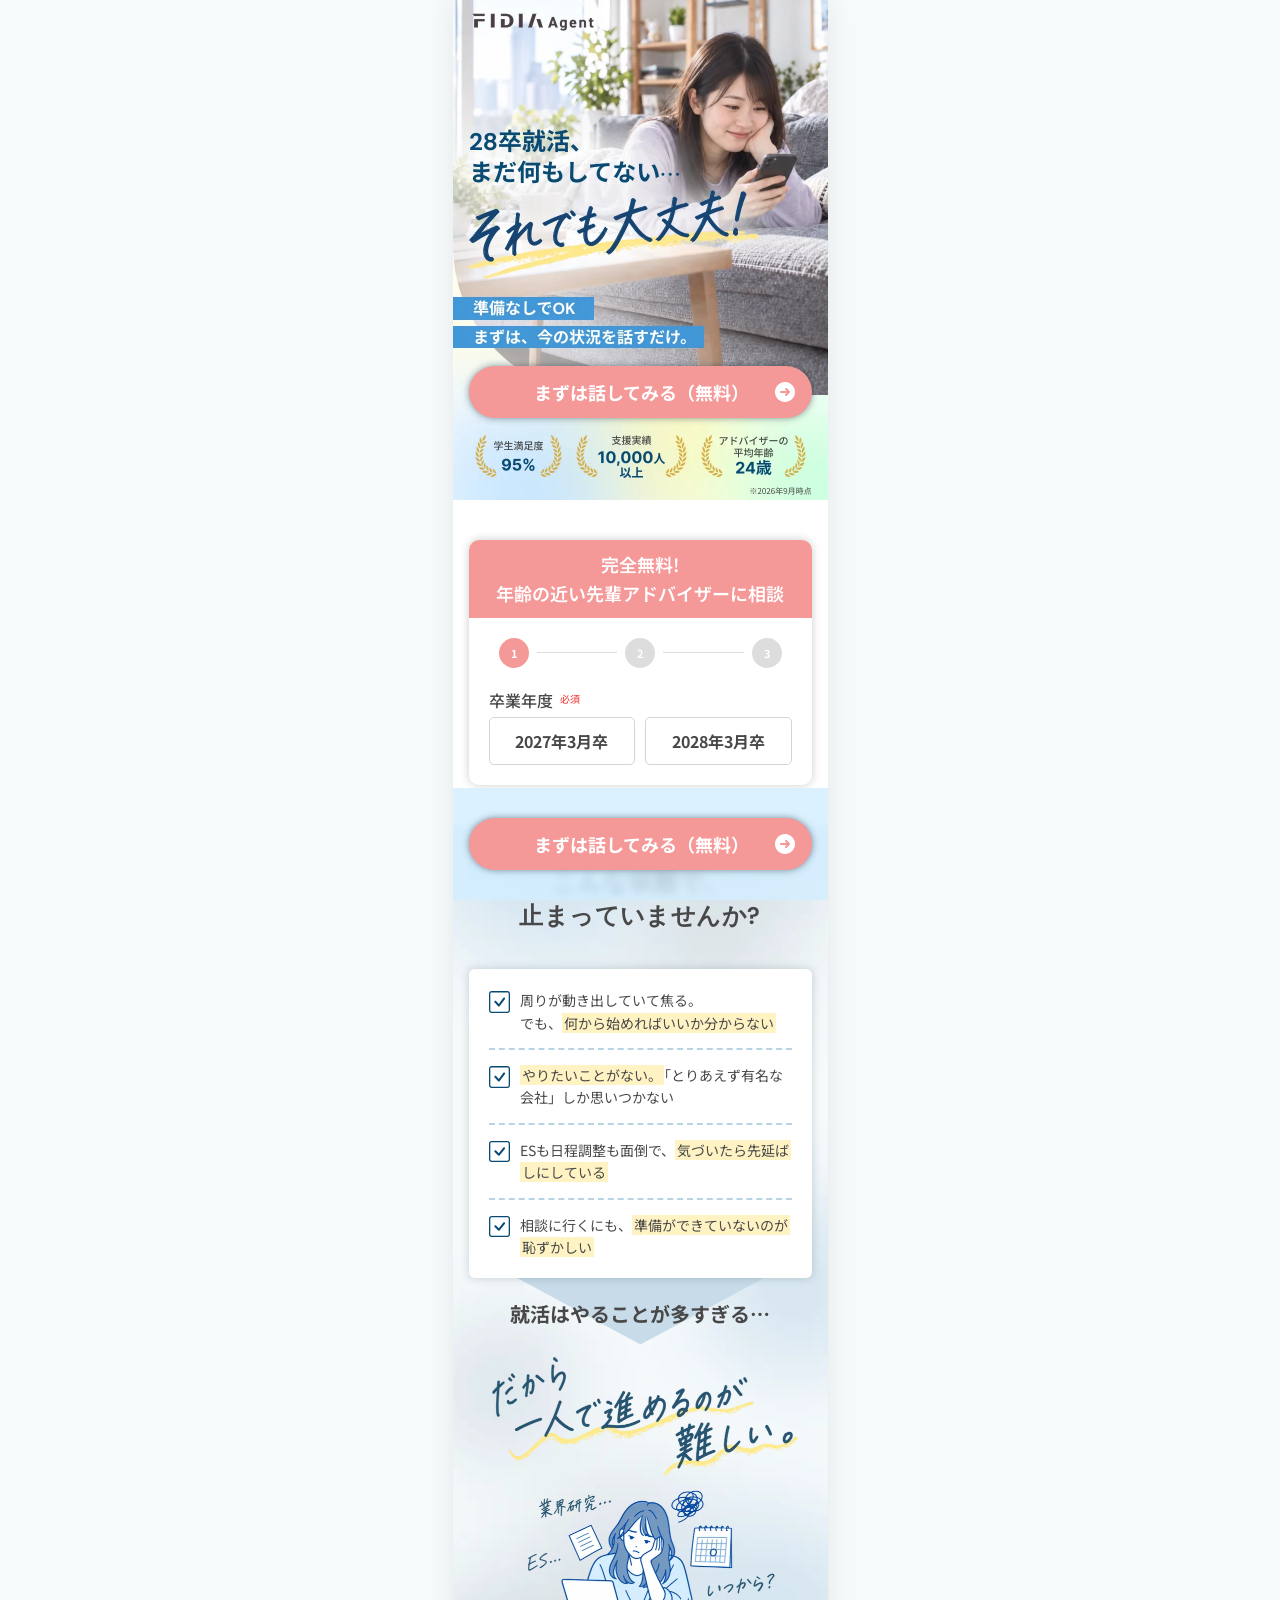
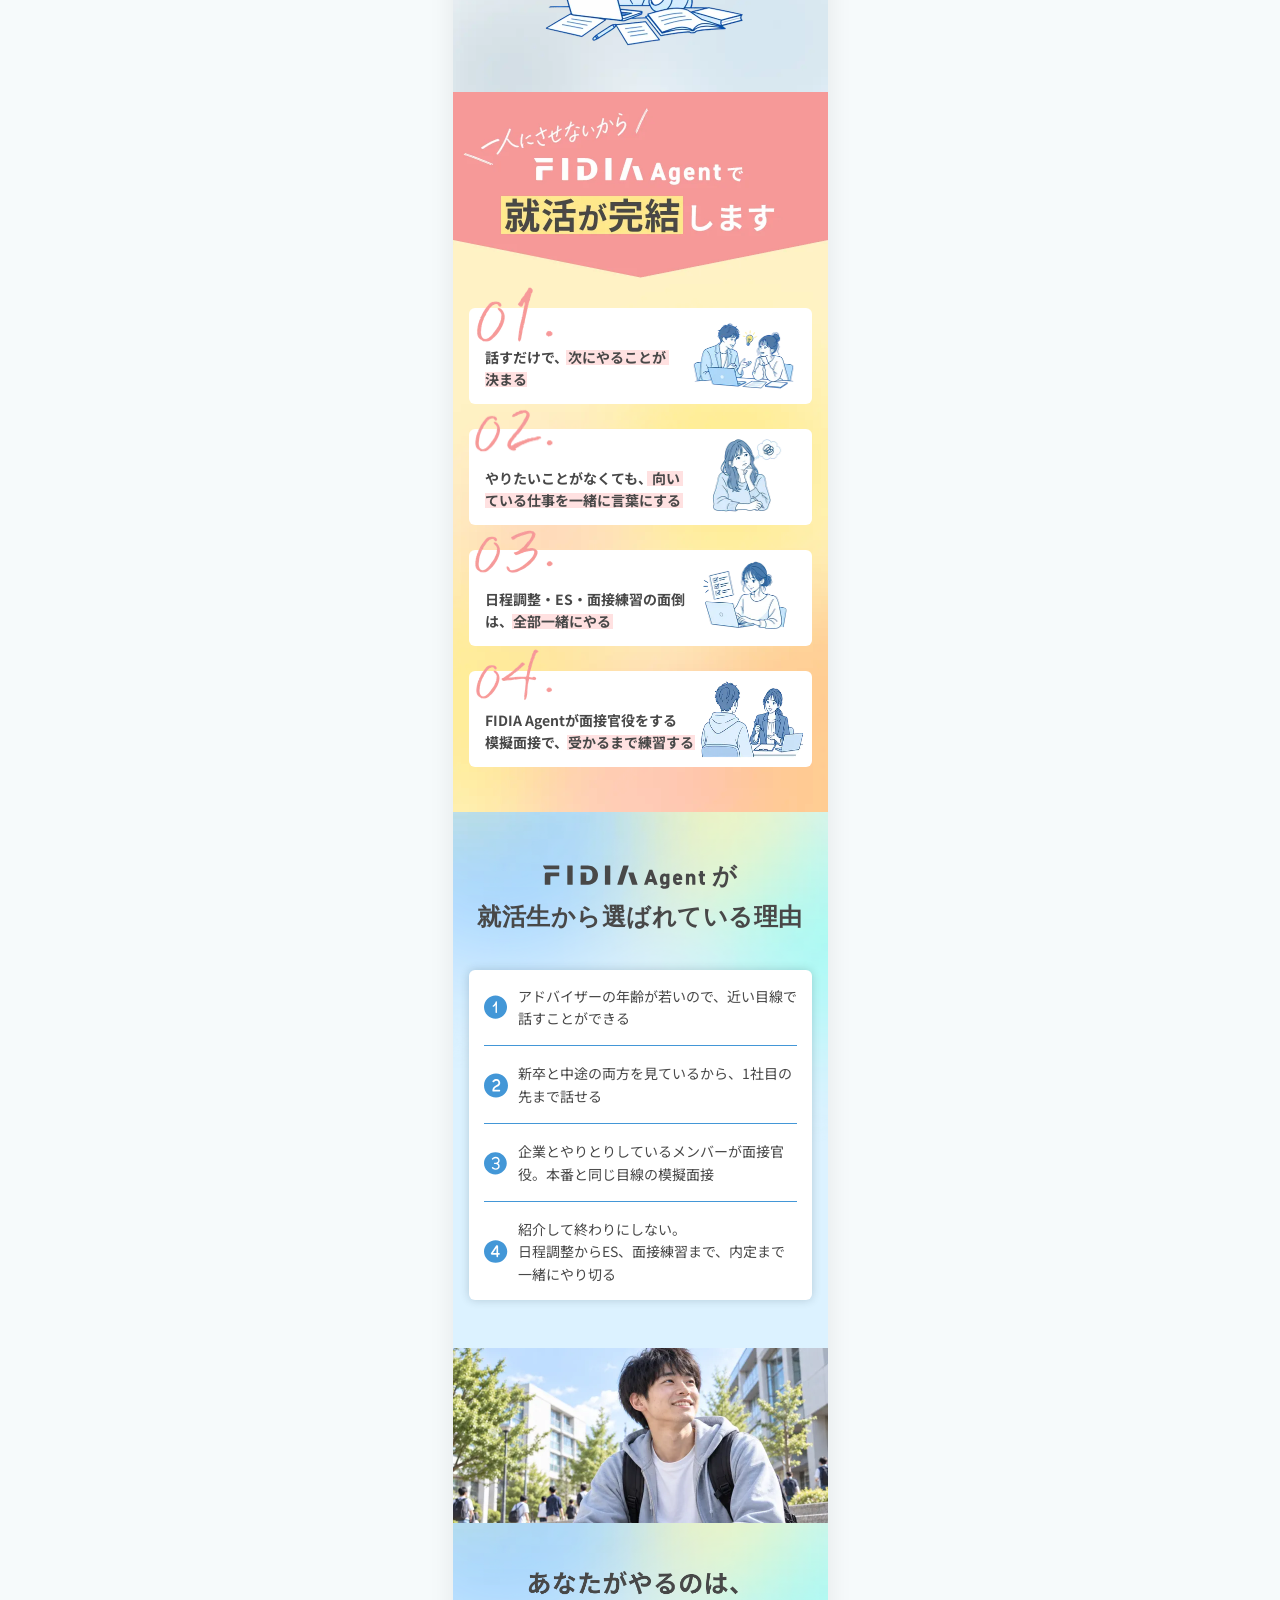
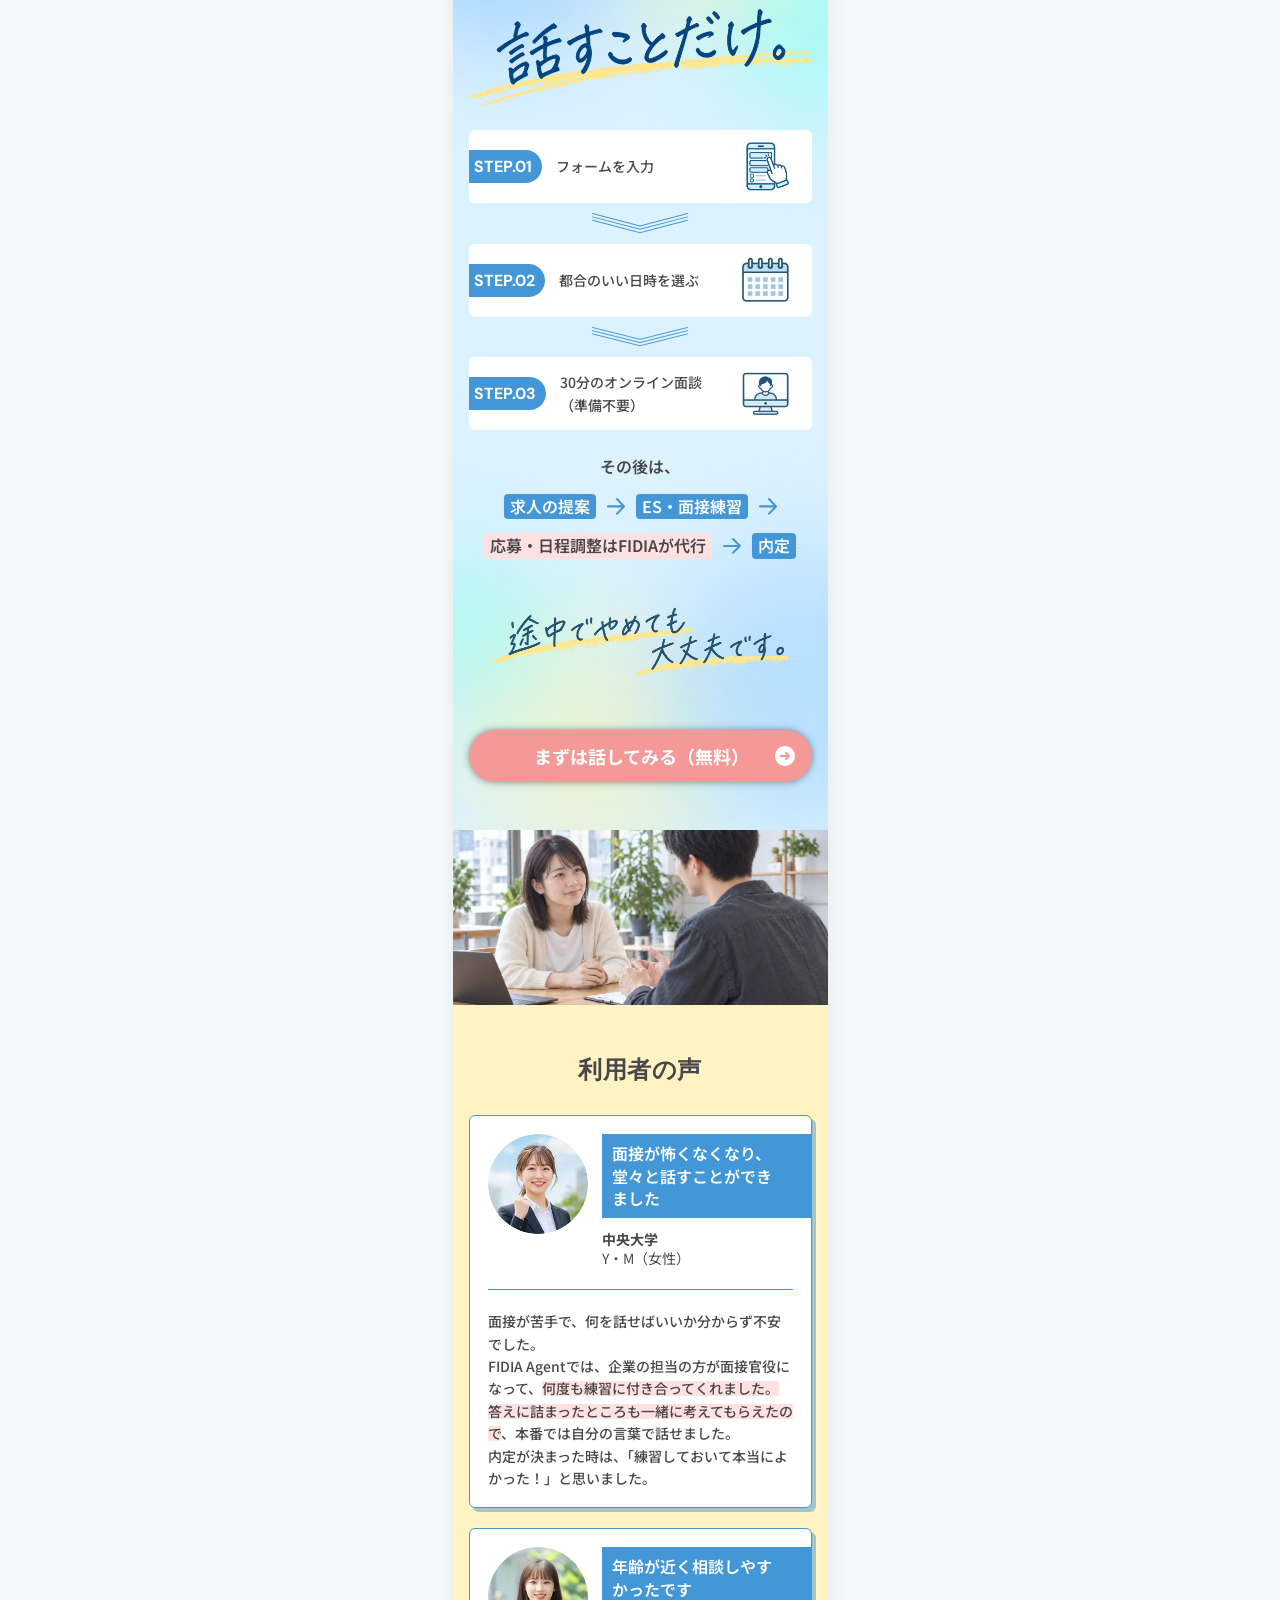
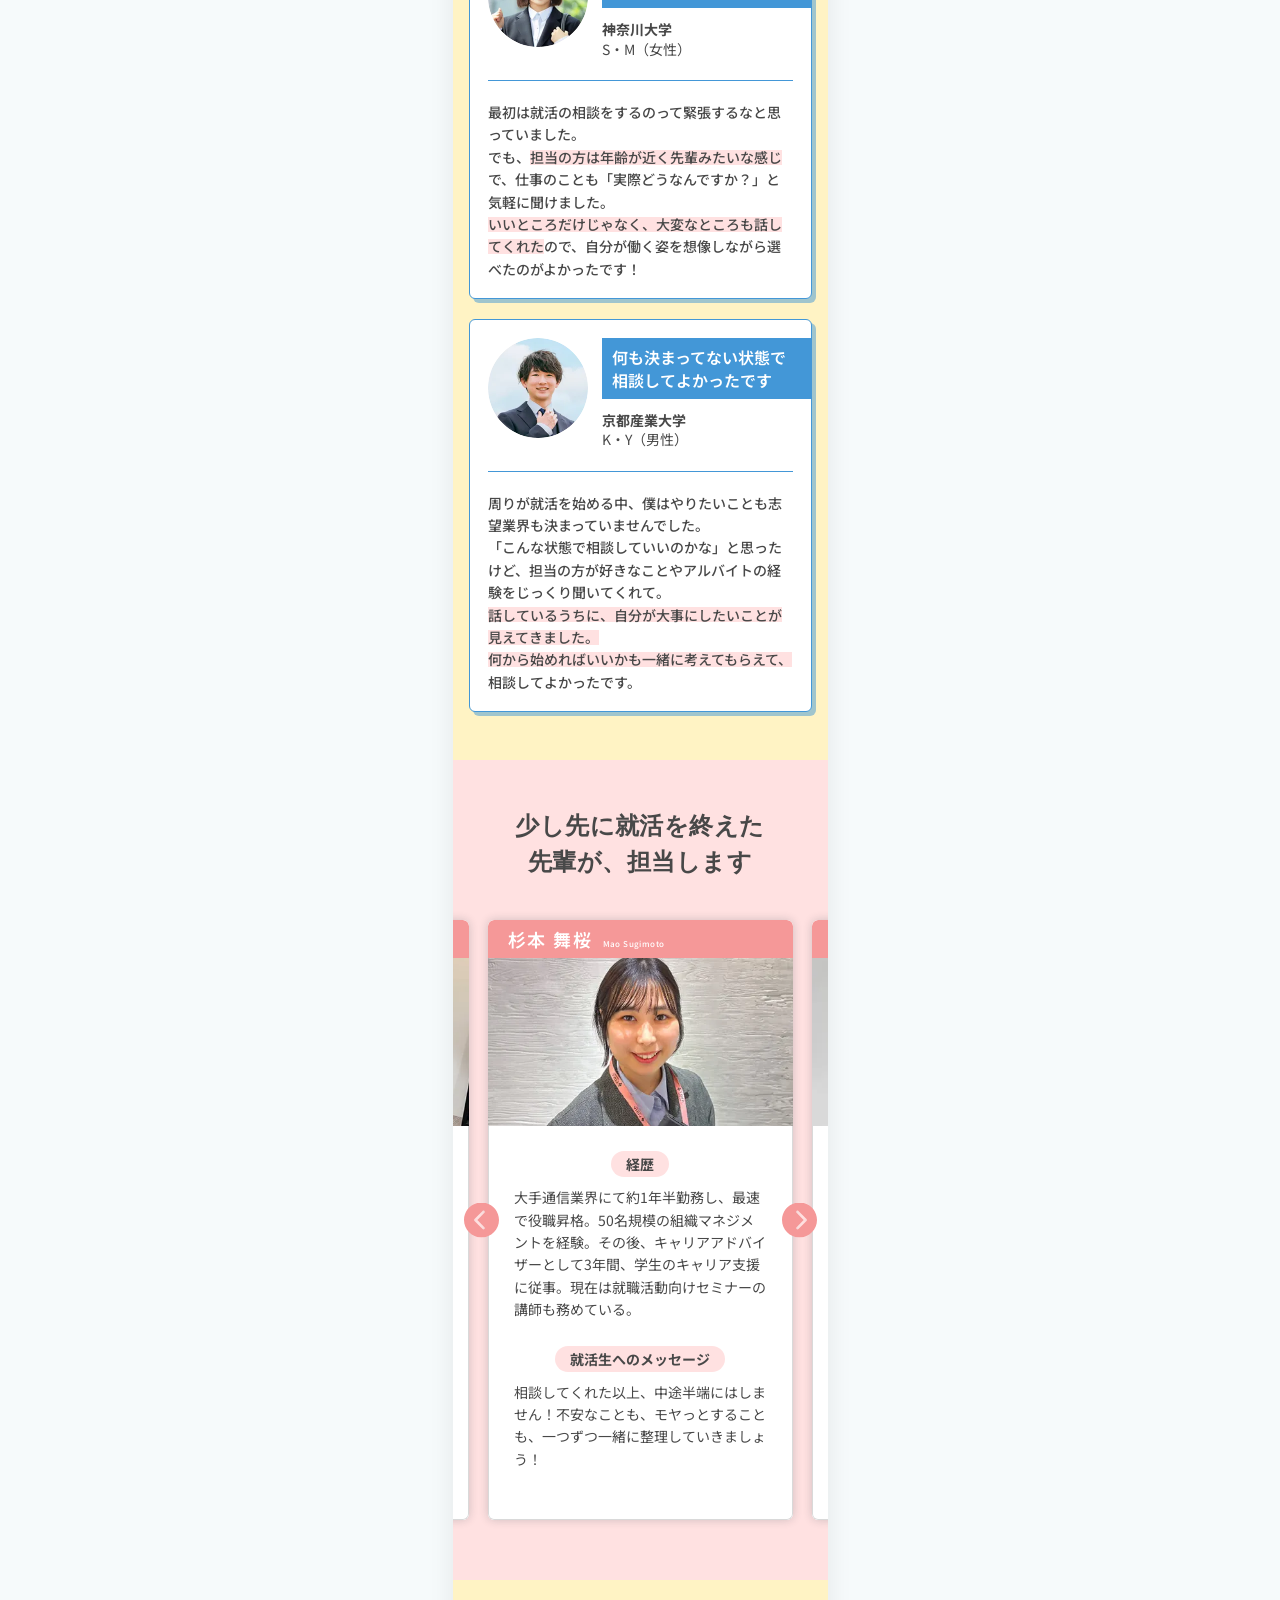
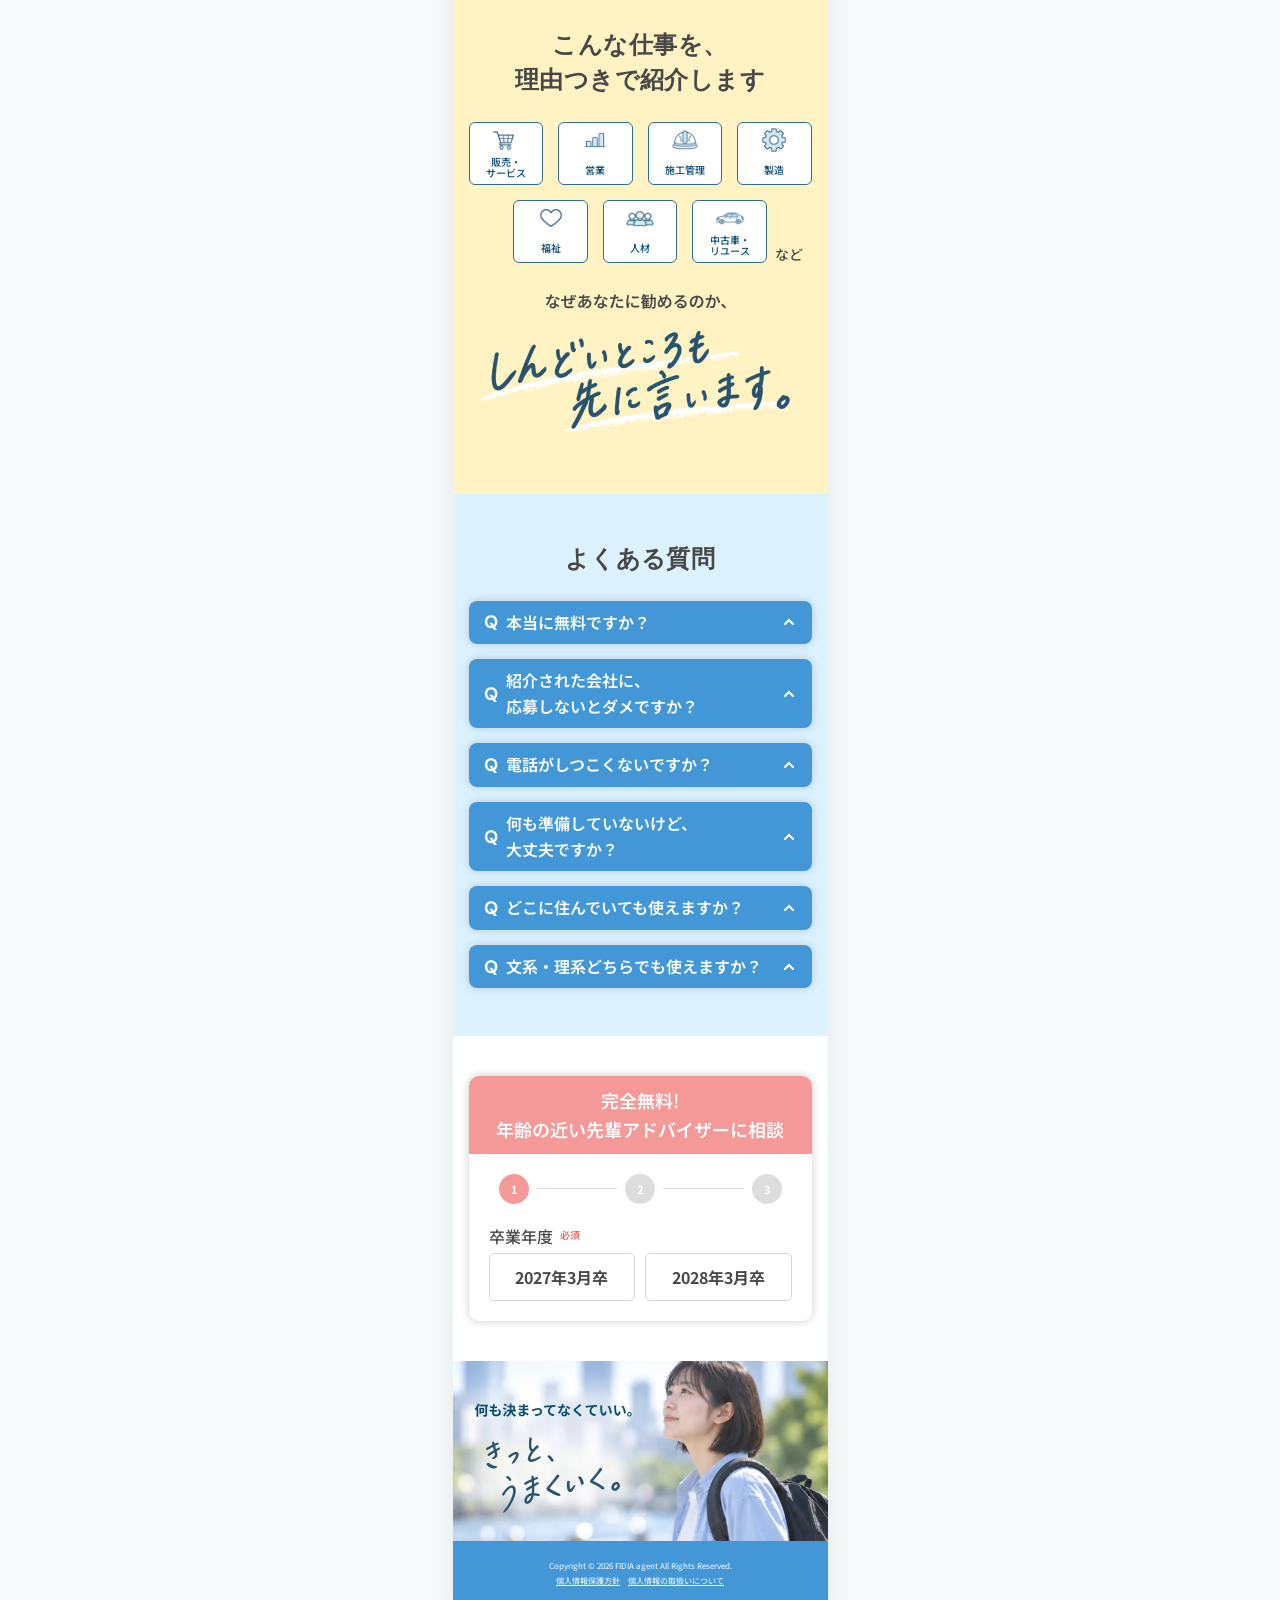
==== commit e4c07273: "フォームのFigma反映・大学名サジェスト・サンクスのLINE導線を追加する。 Co-authored-by: Cursor <cursoragent@cursor.com>" ====
--- a/index.html
+++ b/index.html
@@ -15,8 +15,8 @@
 <meta property="og:title" content="話すだけで就活が進む。準備なしでOKの就活エージェント｜FIDIA Agent">
 <meta property="og:description" content="28卒の就活、まだ何もしてなくても大丈夫。FIDIA Agentは年齢の近い先輩アドバイザーが、求人紹介からES・面接練習・日程調整まで無料で伴走する就活エージェント。準備不要の30分オンライン面談から始められます。">
 <meta property="og:type" content="website">
-<meta property="og:url" content="https://agent.fidia.jp/">
-<meta property="og:image" content="https://agent.fidia.jp/assets/images/ogp.jpg">
+<meta property="og:url" content="https://agent.fidia.jp/lp_send_01/">
+<meta property="og:image" content="https://agent.fidia.jp/lp_send_01/assets/images/ogp.jpg">
 <meta property="og:image:width" content="1200">
 <meta property="og:image:height" content="630">
 <meta property="og:locale" content="ja_JP">
@@ -24,12 +24,13 @@
 <meta name="twitter:card" content="summary_large_image">
 <meta name="twitter:title" content="話すだけで就活が進む。準備なしでOKの就活エージェント｜FIDIA Agent">
 <meta name="twitter:description" content="28卒の就活、まだ何もしてなくても大丈夫。FIDIA Agentは年齢の近い先輩アドバイザーが、求人紹介からES・面接練習・日程調整まで無料で伴走する就活エージェント。準備不要の30分オンライン面談から始められます。">
-<meta name="twitter:image" content="https://agent.fidia.jp/assets/images/ogp.jpg">
+<meta name="twitter:image" content="https://agent.fidia.jp/lp_send_01/assets/images/ogp.jpg">
+<link rel="canonical" href="https://agent.fidia.jp/lp_send_01/">
 <link rel="shortcut icon" href="favicon.ico">
 <link rel="preconnect" href="https://fonts.googleapis.com">
 <link rel="preconnect" href="https://fonts.gstatic.com" crossorigin>
 <link href="https://fonts.googleapis.com/css2?family=DM+Sans:wght@400;500;700&family=Noto+Sans+JP:wght@400;500;600;700&display=swap" rel="stylesheet">
-<link rel="stylesheet" href="css/style.css?v=qa1">
+<link rel="stylesheet" href="css/style.css?v=form10">
 </head>
 <body>
 <!-- Google Tag Manager (noscript) -->
@@ -60,129 +61,139 @@
       <p>完全無料!<br>年齢の近い先輩アドバイザーに相談</p>
     </div>
 
-    <div class="form-card__steps-track">
-
+    <div class="form-card__body">
+      <div class="step-indicator">
+        <div class="step-indicator__item is-active" data-step-indicator="1">
+          <div class="step-indicator__circle">
+            <span class="step-indicator__number">1</span>
+            <img src="assets/icons/step-check.svg" alt="" class="step-indicator__check" width="12" height="9">
+          </div>
+        </div>
+        <span class="step-indicator__line" aria-hidden="true"></span>
+        <div class="step-indicator__item" data-step-indicator="2">
+          <div class="step-indicator__circle">
+            <span class="step-indicator__number">2</span>
+            <img src="assets/icons/step-check.svg" alt="" class="step-indicator__check" width="12" height="9">
+          </div>
+        </div>
+        <span class="step-indicator__line" aria-hidden="true"></span>
+        <div class="step-indicator__item" data-step-indicator="3">
+          <div class="step-indicator__circle">
+            <span class="step-indicator__number">3</span>
+            <img src="assets/icons/step-check.svg" alt="" class="step-indicator__check" width="12" height="9">
+          </div>
+        </div>
+      </div>
+
+      <div class="form-card__panels">
       <!-- STEP 1 -->
-      <div class="form-step" data-step="1">
-        <div class="form-card__body">
-          <div class="step-indicator">
-            <div class="step-indicator__item is-active" data-step-indicator="1">
-              <div class="step-indicator__circle">1</div>
-              <span class="step-indicator__label">STEP 1</span>
-            </div>
-            <div class="step-indicator__item" data-step-indicator="2">
-              <div class="step-indicator__circle">2</div>
-              <span class="step-indicator__label">STEP 2</span>
-            </div>
-            <div class="step-indicator__item" data-step-indicator="3">
-              <div class="step-indicator__circle">3</div>
-              <span class="step-indicator__label">STEP 3</span>
-            </div>
-          </div>
-
-          <div class="form-field">
-            <p class="form-field__label form-field__label--bar">卒業年度</p>
+      <div class="form-step is-current" data-step="1">
+          <div class="form-field" data-field="graduationYear">
+            <div class="form-field__label-row">
+              <p class="form-field__label">卒業年度</p>
+              <span class="form-field__required">必須</span>
+            </div>
             <div class="option-row">
               <button type="button" class="option-button js-radio-option" data-group="graduationYear" data-value="2027">2027年3月卒</button>
               <button type="button" class="option-button js-radio-option" data-group="graduationYear" data-value="2028">2028年3月卒</button>
             </div>
-          </div>
-
-          <button type="button" class="next-button js-next-step" disabled>次へ進む</button>
-        </div>
+            <p class="form-field__error" role="alert">入力してください。</p>
+          </div>
       </div>
 
       <!-- STEP 2 -->
       <div class="form-step" data-step="2">
-        <div class="form-card__body">
-          <div class="step-indicator">
-            <div class="step-indicator__item is-done" data-step-indicator="1">
-              <div class="step-indicator__circle">1</div>
-              <span class="step-indicator__label">STEP 1</span>
-            </div>
-            <div class="step-indicator__item is-active" data-step-indicator="2">
-              <div class="step-indicator__circle">2</div>
-              <span class="step-indicator__label">STEP 2</span>
-            </div>
-            <div class="step-indicator__item" data-step-indicator="3">
-              <div class="step-indicator__circle">3</div>
-              <span class="step-indicator__label">STEP 3</span>
-            </div>
-          </div>
-
-          <div class="form-field form-field--highlight">
-            <p class="form-field__label">大学名</p>
-            <input type="text" class="text-input js-required-field" name="university" placeholder="例：FIDIA大学" autocomplete="organization">
+          <div class="form-field" data-field="university">
+            <div class="form-field__label-row">
+              <p class="form-field__label">大学名</p>
+              <span class="form-field__required">必須</span>
+            </div>
+            <div class="university-suggest js-university-suggest">
+              <div class="university-suggest__control">
+                <input type="text" class="text-input js-required-field" name="university" placeholder="大学名を入力（例：早稲田）" autocomplete="off" autocapitalize="none" spellcheck="false" role="combobox" aria-expanded="false" aria-autocomplete="list" aria-controls="university-list-top" aria-haspopup="listbox">
+                <button type="button" class="university-suggest__clear" hidden>
+                  <span class="university-suggest__clear-icon" aria-hidden="true">×</span>
+                  <span class="visually-hidden">入力をクリア</span>
+                </button>
+              </div>
+              <p class="university-suggest__hint" data-hint="default">2文字以上で候補が表示されます</p>
+              <p class="university-suggest__hint" data-hint="filled" hidden>違う場合は×で消して入力し直せます</p>
+              <div class="university-suggest__panel" hidden>
+                <ul class="university-suggest__list" role="listbox" id="university-list-top"></ul>
+                <div class="university-suggest__empty" hidden>
+                  <p>一致する候補がありません。<br>このまま入力して進めます</p>
+                  <button type="button" class="university-suggest__use">＋『』で入力する</button>
+                </div>
+              </div>
+            </div>
+            <p class="form-field__error" role="alert">入力してください。</p>
           </div>
 
           <div class="actions-row">
             <button type="button" class="link-back js-prev-step">戻る</button>
-            <button type="button" class="next-button next-button--wide js-next-step" disabled>次へ進む</button>
-          </div>
-        </div>
+            <button type="button" class="next-button next-button--wide js-next-step">次へ進む</button>
+          </div>
       </div>
 
       <!-- STEP 3 -->
       <div class="form-step" data-step="3">
-        <div class="form-card__body">
-          <div class="step-indicator">
-            <div class="step-indicator__item is-done" data-step-indicator="1">
-              <div class="step-indicator__circle">1</div>
-              <span class="step-indicator__label">STEP 1</span>
-            </div>
-            <div class="step-indicator__item is-done" data-step-indicator="2">
-              <div class="step-indicator__circle">2</div>
-              <span class="step-indicator__label">STEP 2</span>
-            </div>
-            <div class="step-indicator__item is-active" data-step-indicator="3">
-              <div class="step-indicator__circle">3</div>
-              <span class="step-indicator__label">STEP 3</span>
-            </div>
-          </div>
-
           <div class="fields-container">
-            <div class="form-field">
-              <p class="form-field__label form-field__label--bar">お名前</p>
+            <div class="form-field" data-field="name">
+              <div class="form-field__label-row">
+                <p class="form-field__label">お名前</p>
+                <span class="form-field__required">必須</span>
+              </div>
               <input type="text" class="text-input js-required-field" name="name" placeholder="例：山田 太郎" autocomplete="name">
-            </div>
-
-            <div class="form-field">
-              <p class="form-field__label form-field__label--bar">性別</p>
+              <p class="form-field__error" role="alert">入力してください。</p>
+            </div>
+
+            <div class="form-field form-field--gender" data-field="gender">
+              <div class="form-field__label-row">
+                <p class="form-field__label">性別</p>
+                <span class="form-field__required">必須</span>
+              </div>
               <div class="option-row option-row--triple">
                 <button type="button" class="option-button option-button--small js-radio-option" data-group="gender" data-value="male">男性</button>
                 <button type="button" class="option-button option-button--small js-radio-option" data-group="gender" data-value="female">女性</button>
                 <button type="button" class="option-button option-button--small js-radio-option" data-group="gender" data-value="unanswered">回答しない</button>
               </div>
-            </div>
-
-            <div class="form-field">
-              <p class="form-field__label form-field__label--bar">メールアドレス</p>
+              <p class="form-field__error" role="alert">入力してください。</p>
+            </div>
+
+            <div class="form-field" data-field="email">
+              <div class="form-field__label-row">
+                <p class="form-field__label">メールアドレス</p>
+                <span class="form-field__required">必須</span>
+              </div>
               <input type="email" class="text-input js-required-field" name="email" placeholder="例：example@fidia.jp" autocomplete="email">
-            </div>
-
-            <div class="form-field">
-              <p class="form-field__label form-field__label--bar">電話番号</p>
+              <p class="form-field__error" role="alert">入力してください。</p>
+            </div>
+
+            <div class="form-field" data-field="tel">
+              <div class="form-field__label-row">
+                <p class="form-field__label">電話番号</p>
+                <span class="form-field__required">必須</span>
+              </div>
               <input type="tel" class="text-input js-required-field" name="tel" placeholder="例：09012345678" autocomplete="tel">
-            </div>
-
-            <div class="form-field form-field--privacy">
-              <p class="form-field__label form-field__label--bar">個人情報保護方針</p>
-              <a href="https://fidia.jp/solutions/contact/privacy" target="_blank" rel="noopener" class="privacy-link">お問い合わせにおける個人情報の取扱いについて</a>
-              <label class="checkbox-row">
-                <input type="checkbox" class="js-required-field" name="agree">
-                <span>お問い合わせにおける個人情報の取り扱いについて同意する</span>
+              <p class="form-field__error" role="alert">入力してください。</p>
+            </div>
+
+            <div class="form-field form-field--privacy" data-field="agree">
+              <label class="checkbox-row" for="agree-top">
+                <input type="checkbox" id="agree-top" class="js-required-field" name="agree">
+                <span class="checkbox-row__box" aria-hidden="true"></span>
+                <span><a href="https://fidia.jp/solutions/contact/privacy" target="_blank" rel="noopener" class="privacy-link">個人情報の取扱い</a>に同意する</span>
               </label>
+              <p class="form-field__error" role="alert">入力してください。</p>
             </div>
           </div>
 
           <div class="actions-row">
             <button type="button" class="link-back js-prev-step">戻る</button>
-            <!-- 最終ページのリンク先は未定のため、遷移処理は未実装のままにしています -->
-            <button type="button" class="next-button next-button--wide js-submit-form" disabled>送信する</button>
-          </div>
-        </div>
-      </div>
-
+            <button type="button" class="next-button next-button--wide js-submit-form">無料で相談を申し込む</button>
+          </div>
+      </div>
+      </div>
     </div>
   </div>
 </section>
@@ -674,129 +685,139 @@
       <p>完全無料!<br>年齢の近い先輩アドバイザーに相談</p>
     </div>
 
-    <div class="form-card__steps-track">
-
+    <div class="form-card__body">
+      <div class="step-indicator">
+        <div class="step-indicator__item is-active" data-step-indicator="1">
+          <div class="step-indicator__circle">
+            <span class="step-indicator__number">1</span>
+            <img src="assets/icons/step-check.svg" alt="" class="step-indicator__check" width="12" height="9">
+          </div>
+        </div>
+        <span class="step-indicator__line" aria-hidden="true"></span>
+        <div class="step-indicator__item" data-step-indicator="2">
+          <div class="step-indicator__circle">
+            <span class="step-indicator__number">2</span>
+            <img src="assets/icons/step-check.svg" alt="" class="step-indicator__check" width="12" height="9">
+          </div>
+        </div>
+        <span class="step-indicator__line" aria-hidden="true"></span>
+        <div class="step-indicator__item" data-step-indicator="3">
+          <div class="step-indicator__circle">
+            <span class="step-indicator__number">3</span>
+            <img src="assets/icons/step-check.svg" alt="" class="step-indicator__check" width="12" height="9">
+          </div>
+        </div>
+      </div>
+
+      <div class="form-card__panels">
       <!-- STEP 1 -->
-      <div class="form-step" data-step="1">
-        <div class="form-card__body">
-          <div class="step-indicator">
-            <div class="step-indicator__item is-active" data-step-indicator="1">
-              <div class="step-indicator__circle">1</div>
-              <span class="step-indicator__label">STEP 1</span>
-            </div>
-            <div class="step-indicator__item" data-step-indicator="2">
-              <div class="step-indicator__circle">2</div>
-              <span class="step-indicator__label">STEP 2</span>
-            </div>
-            <div class="step-indicator__item" data-step-indicator="3">
-              <div class="step-indicator__circle">3</div>
-              <span class="step-indicator__label">STEP 3</span>
-            </div>
-          </div>
-
-          <div class="form-field">
-            <p class="form-field__label form-field__label--bar">卒業年度</p>
+      <div class="form-step is-current" data-step="1">
+          <div class="form-field" data-field="graduationYear">
+            <div class="form-field__label-row">
+              <p class="form-field__label">卒業年度</p>
+              <span class="form-field__required">必須</span>
+            </div>
             <div class="option-row">
               <button type="button" class="option-button js-radio-option" data-group="graduationYear" data-value="2027">2027年3月卒</button>
               <button type="button" class="option-button js-radio-option" data-group="graduationYear" data-value="2028">2028年3月卒</button>
             </div>
-          </div>
-
-          <button type="button" class="next-button js-next-step" disabled>次へ進む</button>
-        </div>
+            <p class="form-field__error" role="alert">入力してください。</p>
+          </div>
       </div>
 
       <!-- STEP 2 -->
       <div class="form-step" data-step="2">
-        <div class="form-card__body">
-          <div class="step-indicator">
-            <div class="step-indicator__item is-done" data-step-indicator="1">
-              <div class="step-indicator__circle">1</div>
-              <span class="step-indicator__label">STEP 1</span>
-            </div>
-            <div class="step-indicator__item is-active" data-step-indicator="2">
-              <div class="step-indicator__circle">2</div>
-              <span class="step-indicator__label">STEP 2</span>
-            </div>
-            <div class="step-indicator__item" data-step-indicator="3">
-              <div class="step-indicator__circle">3</div>
-              <span class="step-indicator__label">STEP 3</span>
-            </div>
-          </div>
-
-          <div class="form-field form-field--highlight">
-            <p class="form-field__label">大学名</p>
-            <input type="text" class="text-input js-required-field" name="university" placeholder="例：FIDIA大学" autocomplete="organization">
+          <div class="form-field" data-field="university">
+            <div class="form-field__label-row">
+              <p class="form-field__label">大学名</p>
+              <span class="form-field__required">必須</span>
+            </div>
+            <div class="university-suggest js-university-suggest">
+              <div class="university-suggest__control">
+                <input type="text" class="text-input js-required-field" name="university" placeholder="大学名を入力（例：早稲田）" autocomplete="off" autocapitalize="none" spellcheck="false" role="combobox" aria-expanded="false" aria-autocomplete="list" aria-controls="university-list-bottom" aria-haspopup="listbox">
+                <button type="button" class="university-suggest__clear" hidden>
+                  <span class="university-suggest__clear-icon" aria-hidden="true">×</span>
+                  <span class="visually-hidden">入力をクリア</span>
+                </button>
+              </div>
+              <p class="university-suggest__hint" data-hint="default">2文字以上で候補が表示されます</p>
+              <p class="university-suggest__hint" data-hint="filled" hidden>違う場合は×で消して入力し直せます</p>
+              <div class="university-suggest__panel" hidden>
+                <ul class="university-suggest__list" role="listbox" id="university-list-bottom"></ul>
+                <div class="university-suggest__empty" hidden>
+                  <p>一致する候補がありません。<br>このまま入力して進めます</p>
+                  <button type="button" class="university-suggest__use">＋『』で入力する</button>
+                </div>
+              </div>
+            </div>
+            <p class="form-field__error" role="alert">入力してください。</p>
           </div>
 
           <div class="actions-row">
             <button type="button" class="link-back js-prev-step">戻る</button>
-            <button type="button" class="next-button next-button--wide js-next-step" disabled>次へ進む</button>
-          </div>
-        </div>
+            <button type="button" class="next-button next-button--wide js-next-step">次へ進む</button>
+          </div>
       </div>
 
       <!-- STEP 3 -->
       <div class="form-step" data-step="3">
-        <div class="form-card__body">
-          <div class="step-indicator">
-            <div class="step-indicator__item is-done" data-step-indicator="1">
-              <div class="step-indicator__circle">1</div>
-              <span class="step-indicator__label">STEP 1</span>
-            </div>
-            <div class="step-indicator__item is-done" data-step-indicator="2">
-              <div class="step-indicator__circle">2</div>
-              <span class="step-indicator__label">STEP 2</span>
-            </div>
-            <div class="step-indicator__item is-active" data-step-indicator="3">
-              <div class="step-indicator__circle">3</div>
-              <span class="step-indicator__label">STEP 3</span>
-            </div>
-          </div>
-
           <div class="fields-container">
-            <div class="form-field">
-              <p class="form-field__label form-field__label--bar">お名前</p>
+            <div class="form-field" data-field="name">
+              <div class="form-field__label-row">
+                <p class="form-field__label">お名前</p>
+                <span class="form-field__required">必須</span>
+              </div>
               <input type="text" class="text-input js-required-field" name="name" placeholder="例：山田 太郎" autocomplete="name">
-            </div>
-
-            <div class="form-field">
-              <p class="form-field__label form-field__label--bar">性別</p>
+              <p class="form-field__error" role="alert">入力してください。</p>
+            </div>
+
+            <div class="form-field form-field--gender" data-field="gender">
+              <div class="form-field__label-row">
+                <p class="form-field__label">性別</p>
+                <span class="form-field__required">必須</span>
+              </div>
               <div class="option-row option-row--triple">
                 <button type="button" class="option-button option-button--small js-radio-option" data-group="gender" data-value="male">男性</button>
                 <button type="button" class="option-button option-button--small js-radio-option" data-group="gender" data-value="female">女性</button>
                 <button type="button" class="option-button option-button--small js-radio-option" data-group="gender" data-value="unanswered">回答しない</button>
               </div>
-            </div>
-
-            <div class="form-field">
-              <p class="form-field__label form-field__label--bar">メールアドレス</p>
+              <p class="form-field__error" role="alert">入力してください。</p>
+            </div>
+
+            <div class="form-field" data-field="email">
+              <div class="form-field__label-row">
+                <p class="form-field__label">メールアドレス</p>
+                <span class="form-field__required">必須</span>
+              </div>
               <input type="email" class="text-input js-required-field" name="email" placeholder="例：example@fidia.jp" autocomplete="email">
-            </div>
-
-            <div class="form-field">
-              <p class="form-field__label form-field__label--bar">電話番号</p>
+              <p class="form-field__error" role="alert">入力してください。</p>
+            </div>
+
+            <div class="form-field" data-field="tel">
+              <div class="form-field__label-row">
+                <p class="form-field__label">電話番号</p>
+                <span class="form-field__required">必須</span>
+              </div>
               <input type="tel" class="text-input js-required-field" name="tel" placeholder="例：09012345678" autocomplete="tel">
-            </div>
-
-            <div class="form-field form-field--privacy">
-              <p class="form-field__label form-field__label--bar">個人情報保護方針</p>
-              <a href="https://fidia.jp/solutions/contact/privacy" target="_blank" rel="noopener" class="privacy-link">お問い合わせにおける個人情報の取扱いについて</a>
-              <label class="checkbox-row">
-                <input type="checkbox" class="js-required-field" name="agree">
-                <span>お問い合わせにおける個人情報の取り扱いについて同意する</span>
+              <p class="form-field__error" role="alert">入力してください。</p>
+            </div>
+
+            <div class="form-field form-field--privacy" data-field="agree">
+              <label class="checkbox-row" for="agree-bottom">
+                <input type="checkbox" id="agree-bottom" class="js-required-field" name="agree">
+                <span class="checkbox-row__box" aria-hidden="true"></span>
+                <span><a href="https://fidia.jp/solutions/contact/privacy" target="_blank" rel="noopener" class="privacy-link">個人情報の取扱い</a>に同意する</span>
               </label>
+              <p class="form-field__error" role="alert">入力してください。</p>
             </div>
           </div>
 
           <div class="actions-row">
             <button type="button" class="link-back js-prev-step">戻る</button>
-            <!-- 最終ページのリンク先は未定のため、遷移処理は未実装のままにしています -->
-            <button type="button" class="next-button next-button--wide js-submit-form" disabled>送信する</button>
-          </div>
-        </div>
-      </div>
-
+            <button type="button" class="next-button next-button--wide js-submit-form">無料で相談を申し込む</button>
+          </div>
+      </div>
+      </div>
     </div>
   </div>
 </section>
@@ -825,6 +846,7 @@
   </a>
 </div>
 
-<script src="js/script.js?v=qa1"></script>
+<script src="js/universities-data.js?v=form10"></script>
+<script src="js/script.js?v=form10"></script>
 </body>
 </html>
--- a/css/style.css
+++ b/css/style.css
@@ -23,6 +23,10 @@
   --color-advisor-border: #D9D9D9;
   --color-job-border: #2E6C8E;
   --color-sticky: #D3EEFF;
+  --color-thanks-bg: #FFF8F8;
+  --color-thanks-copy: #434343;
+  --color-line: #5AC464;
+  --color-error: #F14F4F;
 
   --font-jp: "Noto Sans JP", sans-serif;
   --font-en: "DM Sans", sans-serif;
@@ -233,155 +237,174 @@
   line-height: 1.6em;
 }
 
-.form-card__steps-track {
-  display: flex;
-  align-items: flex-start;
-  width: 300%;
-  overflow: hidden;
-  transition: transform 0.45s ease, height 0.35s ease;
-}
-
-.form-step {
-  width: 33.3333%;
-  flex-shrink: 0;
-}
-
 .form-card__body {
   padding: 20px;
   display: flex;
   flex-direction: column;
   align-items: center;
-  gap: 14px;
+  gap: 20px;
+}
+
+.form-card__panels {
+  width: 100%;
+}
+
+.form-step {
+  display: none;
+  width: 100%;
+  flex-direction: column;
+  gap: 20px;
+}
+
+.form-step.is-current {
+  display: flex;
 }
 
 /* ---- ステップインジケーター ---- */
 .step-indicator {
   display: flex;
-  justify-content: space-between;
-  align-items: center;
-  width: 100%;
-  max-width: 277px;
-  position: relative;
-  padding-bottom: 6px;
-}
-
-.step-indicator::before,
-.step-indicator::after {
-  content: "";
-  position: absolute;
-  top: 27px;
-  height: 2px;
+  align-items: center;
+  width: 100%;
+  max-width: 283px;
+  gap: 8px;
+}
+
+.step-indicator__line {
+  flex: 1;
+  height: 1px;
+  background: var(--color-gray-line);
+}
+
+.step-indicator__item.is-done + .step-indicator__line {
+  background: var(--color-pink);
+}
+
+.step-indicator__item {
+  flex-shrink: 0;
+}
+
+.step-indicator__circle {
   width: 30px;
-  background: var(--color-gray-line);
-}
-
-.step-indicator::before { left: 67px; }
-.step-indicator::after { left: 177px; }
-
-.step-indicator__item {
-  display: flex;
-  flex-direction: column;
-  align-items: center;
-  gap: 2px;
-  z-index: 1;
-}
-
-.step-indicator__circle {
-  width: 50px;
-  height: 50px;
+  height: 30px;
   border-radius: 50%;
   display: flex;
   align-items: center;
   justify-content: center;
   background: var(--color-gray-line);
-  border: 2px solid var(--color-gray-line);
   color: var(--color-white);
   font-weight: 700;
-  font-size: 20px;
-}
-
-.step-indicator__label {
+  font-size: 11px;
+}
+
+.step-indicator__check {
+  display: none;
+  width: 12px;
+  height: 9px;
+}
+
+.step-indicator__item.is-active .step-indicator__circle,
+.step-indicator__item.is-done .step-indicator__circle {
+  background: var(--color-pink);
+}
+
+.step-indicator__item.is-done .step-indicator__number {
+  display: none;
+}
+
+.step-indicator__item.is-done .step-indicator__check {
+  display: block;
+}
+
+/* ---- 入力項目 ---- */
+.form-field {
+  width: 100%;
+  display: flex;
+  flex-direction: column;
+  align-items: stretch;
+  gap: 5px;
+}
+
+.form-field--gender {
+  gap: 2px;
+}
+
+.form-field__label-row {
+  display: flex;
+  align-items: center;
+  gap: 7px;
+}
+
+.form-field__label {
+  font-weight: 500;
   font-size: 16px;
+  color: var(--color-text);
+}
+
+.form-field__required {
+  color: var(--color-error);
   font-weight: 500;
-  color: var(--color-gray-disabled);
-}
-
-/* 現在表示中のステップのみピンクにする（完了済みステップは通常色に戻す） */
-.step-indicator__item.is-active .step-indicator__circle {
+  font-size: 10px;
+  line-height: 1;
+  padding-bottom: 2px;
+}
+
+.form-field__error {
+  display: none;
+  color: var(--color-error);
+  font-weight: 500;
+  font-size: 14px;
+}
+
+.form-field.is-error .form-field__error {
+  display: block;
+}
+
+.form-field.is-error .text-input {
+  border-color: var(--color-error);
+}
+
+.form-field.is-error .option-button {
+  border-color: var(--color-error);
+}
+
+.form-field.is-error .checkbox-row__box {
+  border-color: var(--color-error);
+}
+
+.option-row {
+  display: flex;
+  justify-content: center;
+  gap: 10px;
+  width: 100%;
+}
+
+.option-row--triple {
+  gap: 6px;
+}
+
+.option-button {
+  flex: 1;
+  min-height: 48px;
+  padding: 0;
+  border: 1px solid var(--color-input-border);
+  border-radius: 5px;
+  background: var(--color-white);
+  font-weight: 700;
+  font-size: 16px;
+  color: var(--color-text);
+  transition: background 0.15s, color 0.15s, border-color 0.15s;
+}
+
+.option-button--small {
+  min-height: 0;
+  padding: 10px 0;
+  font-size: 13px;
+  border-radius: 6px;
+}
+
+.option-button.is-selected {
   background: var(--color-pink);
   border-color: var(--color-pink);
-}
-
-.step-indicator__item.is-active .step-indicator__label,
-.step-indicator__item.is-done .step-indicator__label {
-  color: var(--color-text);
-}
-
-/* ---- 入力項目 ---- */
-.form-field {
-  width: 100%;
-  display: flex;
-  flex-direction: column;
-  align-items: center;
-  gap: 8px;
-}
-
-.form-field--highlight {
-  background: var(--color-pink-light);
-  padding: 16px;
-  gap: 16px;
-}
-
-.form-field__label {
-  align-self: flex-start;
-  font-weight: 700;
-  font-size: 16px;
-  color: var(--color-text);
-}
-
-.form-field--highlight .form-field__label {
-  align-self: center;
-}
-
-.form-field__label--bar {
-  width: 100%;
-  text-align: center;
-  background: var(--color-pink-light);
-  padding: 6px 0;
-}
-
-.option-row {
-  display: flex;
-  justify-content: center;
-  gap: 10px;
-  width: 100%;
-}
-
-.option-row--triple .option-button {
-  padding: 10px 0;
-}
-
-.option-button {
-  flex: 1;
-  padding: 12px 0;
-  border: 2px solid var(--color-pink);
-  border-radius: 5px;
-  background: var(--color-white);
-  font-weight: 700;
-  font-size: 16px;
-  color: var(--color-text);
-  transition: background 0.15s, color 0.15s;
-}
-
-.option-button--small {
-  font-size: 13px;
-  font-weight: 700;
-  border-width: 1px;
-  border-radius: 6px;
-}
-
-.option-button.is-selected {
-  background: var(--color-pink);
   color: var(--color-white);
 }
 
@@ -390,7 +413,7 @@
   padding: 12px 14px;
   border: 1px solid var(--color-input-border);
   border-radius: 8px;
-  font-size: 14px;
+  font-size: 16px;
   font-family: var(--font-jp);
   color: var(--color-text);
 }
@@ -399,40 +422,220 @@
   color: var(--color-gray-placeholder);
 }
 
+.university-suggest {
+  width: 100%;
+  display: flex;
+  flex-direction: column;
+  gap: 8px;
+}
+
+.university-suggest__control {
+  display: flex;
+  align-items: center;
+  min-height: 48px;
+  padding: 0 4px 0 14px;
+  gap: 4px;
+  border: 1px solid var(--color-advisor-border);
+  border-radius: 8px;
+  background: var(--color-white);
+}
+
+.university-suggest__control .text-input {
+  flex: 1;
+  min-width: 0;
+  padding: 12px 0;
+  border: 0;
+  background: transparent;
+  font-size: 16px;
+}
+
+.university-suggest__control .text-input:focus {
+  outline: none;
+}
+
+.university-suggest.is-focused .university-suggest__control {
+  border-color: var(--color-pink);
+  border-width: 2px;
+  padding-left: 13px;
+  box-shadow: 0 0 0 4px rgba(245, 152, 152, 0.18);
+}
+
+.university-suggest.is-filled .university-suggest__control {
+  background: #FFF1F1;
+  border-color: #F7C4C4;
+}
+
+.university-suggest.is-filled.is-focused .university-suggest__control {
+  border-color: var(--color-pink);
+}
+
+.form-field.is-error .university-suggest__control {
+  border-color: var(--color-error);
+}
+
+.university-suggest__clear {
+  flex-shrink: 0;
+  width: 44px;
+  height: 44px;
+  display: inline-flex;
+  align-items: center;
+  justify-content: center;
+  background: transparent;
+  border: 0;
+  cursor: pointer;
+}
+
+.university-suggest__clear-icon {
+  width: 22px;
+  height: 22px;
+  border-radius: 50%;
+  background: #C9C9C9;
+  color: var(--color-white);
+  font-weight: 700;
+  font-size: 13px;
+  line-height: 22px;
+  text-align: center;
+}
+
+.university-suggest__hint {
+  font-size: 12px;
+  line-height: 1.5;
+  color: #8A8A8A;
+}
+
+.university-suggest__panel {
+  background: var(--color-white);
+  border: 1px solid var(--color-advisor-border);
+  border-radius: 10px;
+  box-shadow: 0 8px 20px rgba(0, 0, 0, 0.08);
+  overflow: hidden;
+}
+
+.university-suggest__list {
+  list-style: none;
+}
+
+.university-suggest__option {
+  width: 100%;
+  height: 48px;
+  padding: 0 14px;
+  display: flex;
+  align-items: center;
+  background: var(--color-white);
+  border: 0;
+  border-bottom: 1px solid #F0F0F0;
+  color: var(--color-text);
+  font-size: 15px;
+  line-height: 1.5;
+  text-align: left;
+  cursor: pointer;
+}
+
+.university-suggest__option:last-child {
+  border-bottom: 0;
+}
+
+.university-suggest__option.is-active {
+  background: #FFF1F1;
+}
+
+.university-suggest mark {
+  background: none;
+  color: #E97F7F;
+  font-weight: 700;
+  padding: 0;
+}
+
+.university-suggest__empty {
+  padding: 16px;
+  flex-direction: column;
+  gap: 10px;
+}
+
+.university-suggest__empty:not([hidden]) {
+  display: flex;
+}
+
+.university-suggest [hidden] {
+  display: none;
+}
+
+.university-suggest__empty p {
+  font-size: 13px;
+  line-height: 1.5;
+  color: var(--color-text);
+}
+
+.university-suggest__use {
+  min-height: 44px;
+  padding: 0 12px;
+  border: 1px dashed var(--color-pink);
+  border-radius: 8px;
+  background: var(--color-white);
+  color: #E97F7F;
+  font-weight: 700;
+  font-size: 14px;
+  line-height: 1.5;
+  text-align: left;
+  cursor: pointer;
+}
+
 .fields-container {
   width: 100%;
   display: flex;
   flex-direction: column;
-  gap: 14px;
+  gap: 20px;
 }
 
 .form-field--privacy {
-  align-items: stretch;
   gap: 8px;
-  padding-top: 4px;
 }
 
 .privacy-link {
-  font-size: 10px;
-  color: var(--color-text);
+  color: inherit;
   text-decoration: underline;
 }
 
 .checkbox-row {
-  display: flex;
-  align-items: flex-start;
+  position: relative;
+  display: flex;
+  align-items: center;
   gap: 8px;
-  font-size: 10px;
+  padding-top: 2px;
+  font-size: 14px;
+  font-weight: 500;
   line-height: 15px;
   color: var(--color-text);
-  padding-top: 2px;
+  cursor: pointer;
 }
 
 .checkbox-row input {
-  width: 16px;
-  height: 16px;
-  margin-top: 1px;
-  accent-color: var(--color-pink);
+  position: absolute;
+  opacity: 0;
+  width: 1px;
+  height: 1px;
+  pointer-events: none;
+}
+
+.checkbox-row__box {
+  flex-shrink: 0;
+  width: 20px;
+  height: 20px;
+  border: 1px solid var(--color-gray-placeholder);
+  border-radius: 3px;
+  background: var(--color-white);
+  display: block;
+}
+
+.checkbox-row input:checked + .checkbox-row__box {
+  background: var(--color-pink) url("../assets/icons/step-check.svg") center no-repeat;
+  background-size: 12px 9px;
+  border-color: var(--color-pink);
+}
+
+.checkbox-row input:focus-visible + .checkbox-row__box {
+  outline: 2px solid var(--color-pink);
+  outline-offset: 2px;
 }
 
 /* ---- ボタン群 ---- */
@@ -448,23 +651,19 @@
   font-size: 16px;
   box-shadow: 0 2px 4px rgba(0, 0, 0, 0.1);
   transition: background 0.2s, border-color 0.2s;
+  cursor: pointer;
 }
 
 .next-button--wide {
   max-width: 248px;
   padding: 12px 32px;
+  font-size: 15px;
   border-radius: 6px;
 }
 
-.next-button:not(:disabled),
 .next-button.is-ready {
   background: var(--color-pink);
   border-color: var(--color-pink-border);
-  cursor: pointer;
-}
-
-.next-button:disabled {
-  cursor: not-allowed;
 }
 
 .actions-row {
@@ -479,7 +678,6 @@
   font-weight: 700;
   font-size: 15px;
   color: var(--color-text);
-  text-decoration: underline;
 }
 
 /* ==========================================================================
@@ -1483,6 +1681,177 @@
 }
 
 /* ==========================================================================
+   THANKS
+   ========================================================================== */
+html:has(.thanks-page) {
+  background: var(--color-white);
+}
+
+.thanks-page {
+  background: var(--color-thanks-bg);
+}
+
+.thanks {
+  min-height: 100vh;
+  padding: 50px 0 30px;
+  display: flex;
+  flex-direction: column;
+  align-items: center;
+  justify-content: flex-start;
+  gap: 47px;
+  background: var(--color-thanks-bg);
+}
+
+.thanks__main {
+  display: flex;
+  flex-direction: column;
+  align-items: center;
+  gap: 20px;
+}
+
+.thanks__badge {
+  width: 310px;
+  height: 53px;
+  padding: 4px 0 0;
+  display: flex;
+  justify-content: center;
+  align-items: center;
+  background: var(--color-pink);
+  border-radius: 6px;
+}
+
+.thanks__badge h1 {
+  color: var(--color-white);
+  font-family: var(--font-en);
+  font-weight: 700;
+  font-size: 26px;
+  letter-spacing: 0.13em;
+  line-height: 1;
+}
+
+.thanks__lead {
+  color: var(--color-pink);
+  font-family: var(--font-en);
+  font-weight: 700;
+  font-size: 24px;
+  letter-spacing: 0.03em;
+  text-align: center;
+  line-height: 35px;
+}
+
+.thanks__line {
+  display: flex;
+  flex-direction: column;
+  align-items: center;
+  gap: 15px;
+}
+
+.thanks__line-lead {
+  color: var(--color-text);
+  font-weight: 600;
+  font-size: 14px;
+  line-height: 1.6em;
+  text-align: center;
+}
+
+.thanks__line-card {
+  width: 310px;
+  border-radius: 6px;
+  box-shadow: 0 0 4.9px 0 rgba(0, 0, 0, 0.25);
+  overflow: hidden;
+}
+
+.thanks__line-head {
+  width: 100%;
+  height: 40px;
+  padding: 7px 0 5px;
+  display: flex;
+  justify-content: center;
+  align-items: center;
+  gap: 7.5px;
+  background: var(--color-line);
+}
+
+.thanks__line-head-logo {
+  width: 119.43px;
+  height: 17.14px;
+}
+
+.thanks__line-head-label {
+  color: var(--color-white);
+  font-weight: 700;
+  font-size: 14.5px;
+  line-height: 1.6em;
+}
+
+.thanks__line-body {
+  width: 100%;
+  padding: 18px 0 22px;
+  display: flex;
+  flex-direction: column;
+  justify-content: center;
+  align-items: center;
+  gap: 13px;
+  background: var(--color-white);
+}
+
+.thanks__line-qr {
+  width: 109px;
+  height: 109px;
+}
+
+.thanks__line-btn {
+  position: relative;
+  overflow: hidden;
+  width: 213px;
+  height: 43px;
+  padding: 3px 0 0;
+  display: flex;
+  justify-content: center;
+  align-items: center;
+  gap: 6.8px;
+  background: var(--color-line);
+  border-radius: 5px;
+  box-shadow: 0 0 5.17px 0 rgba(0, 0, 0, 0.25);
+}
+
+.thanks__line-btn-icon {
+  position: relative;
+  z-index: 1;
+  width: 19.58px;
+  height: 18.65px;
+  flex-shrink: 0;
+}
+
+.thanks__line-btn-label {
+  position: relative;
+  z-index: 1;
+  color: var(--color-white);
+  font-family: var(--font-en);
+  font-weight: 700;
+  font-size: 14px;
+  letter-spacing: 0.03em;
+  line-height: 1;
+}
+
+.thanks__note {
+  color: var(--color-thanks-copy);
+  font-weight: 600;
+  font-size: 16px;
+  line-height: 1.6em;
+  text-align: center;
+}
+
+.thanks__logo-wrap {
+  padding: 10px 0 0;
+}
+
+.thanks__logo {
+  width: 131.72px;
+  height: 18.91px;
+}
+
+/* ==========================================================================
    レスポンシブ（タブレット以上）
    ========================================================================== */
 @media (min-width: 481px) {
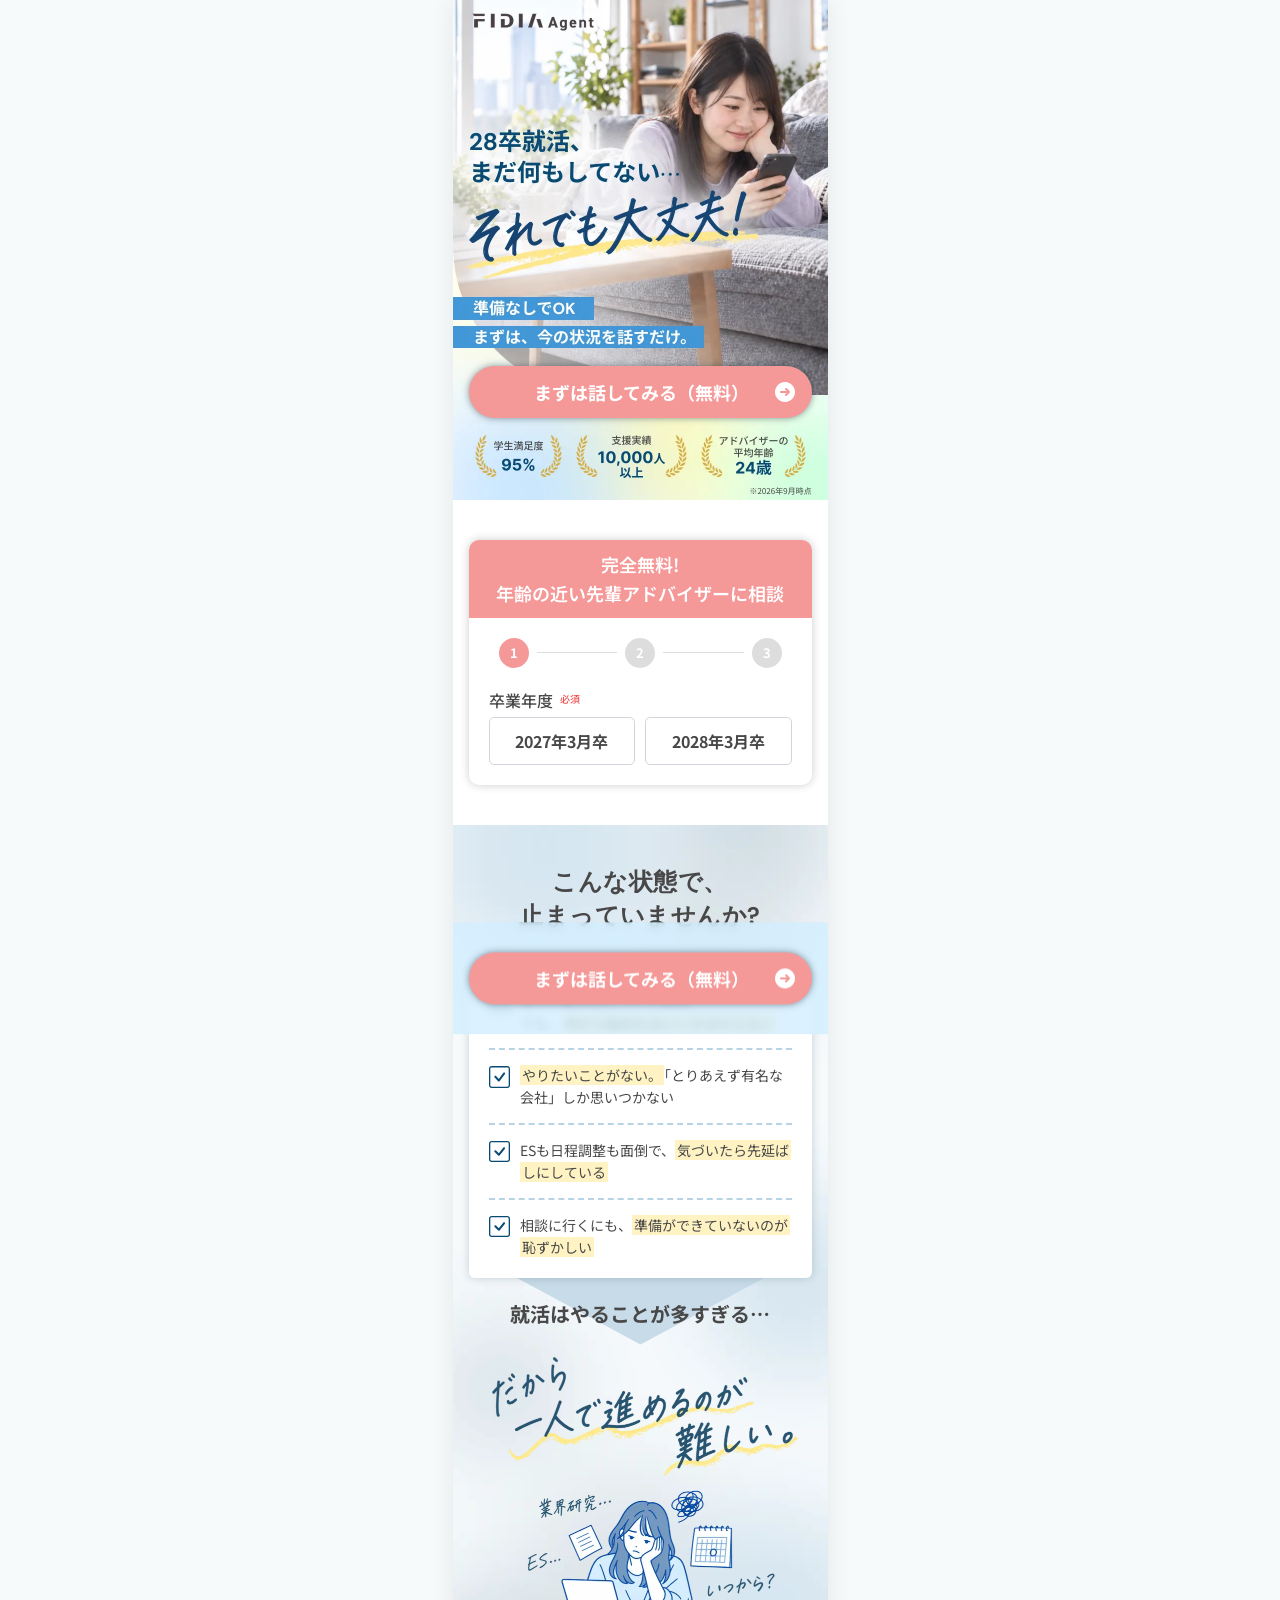
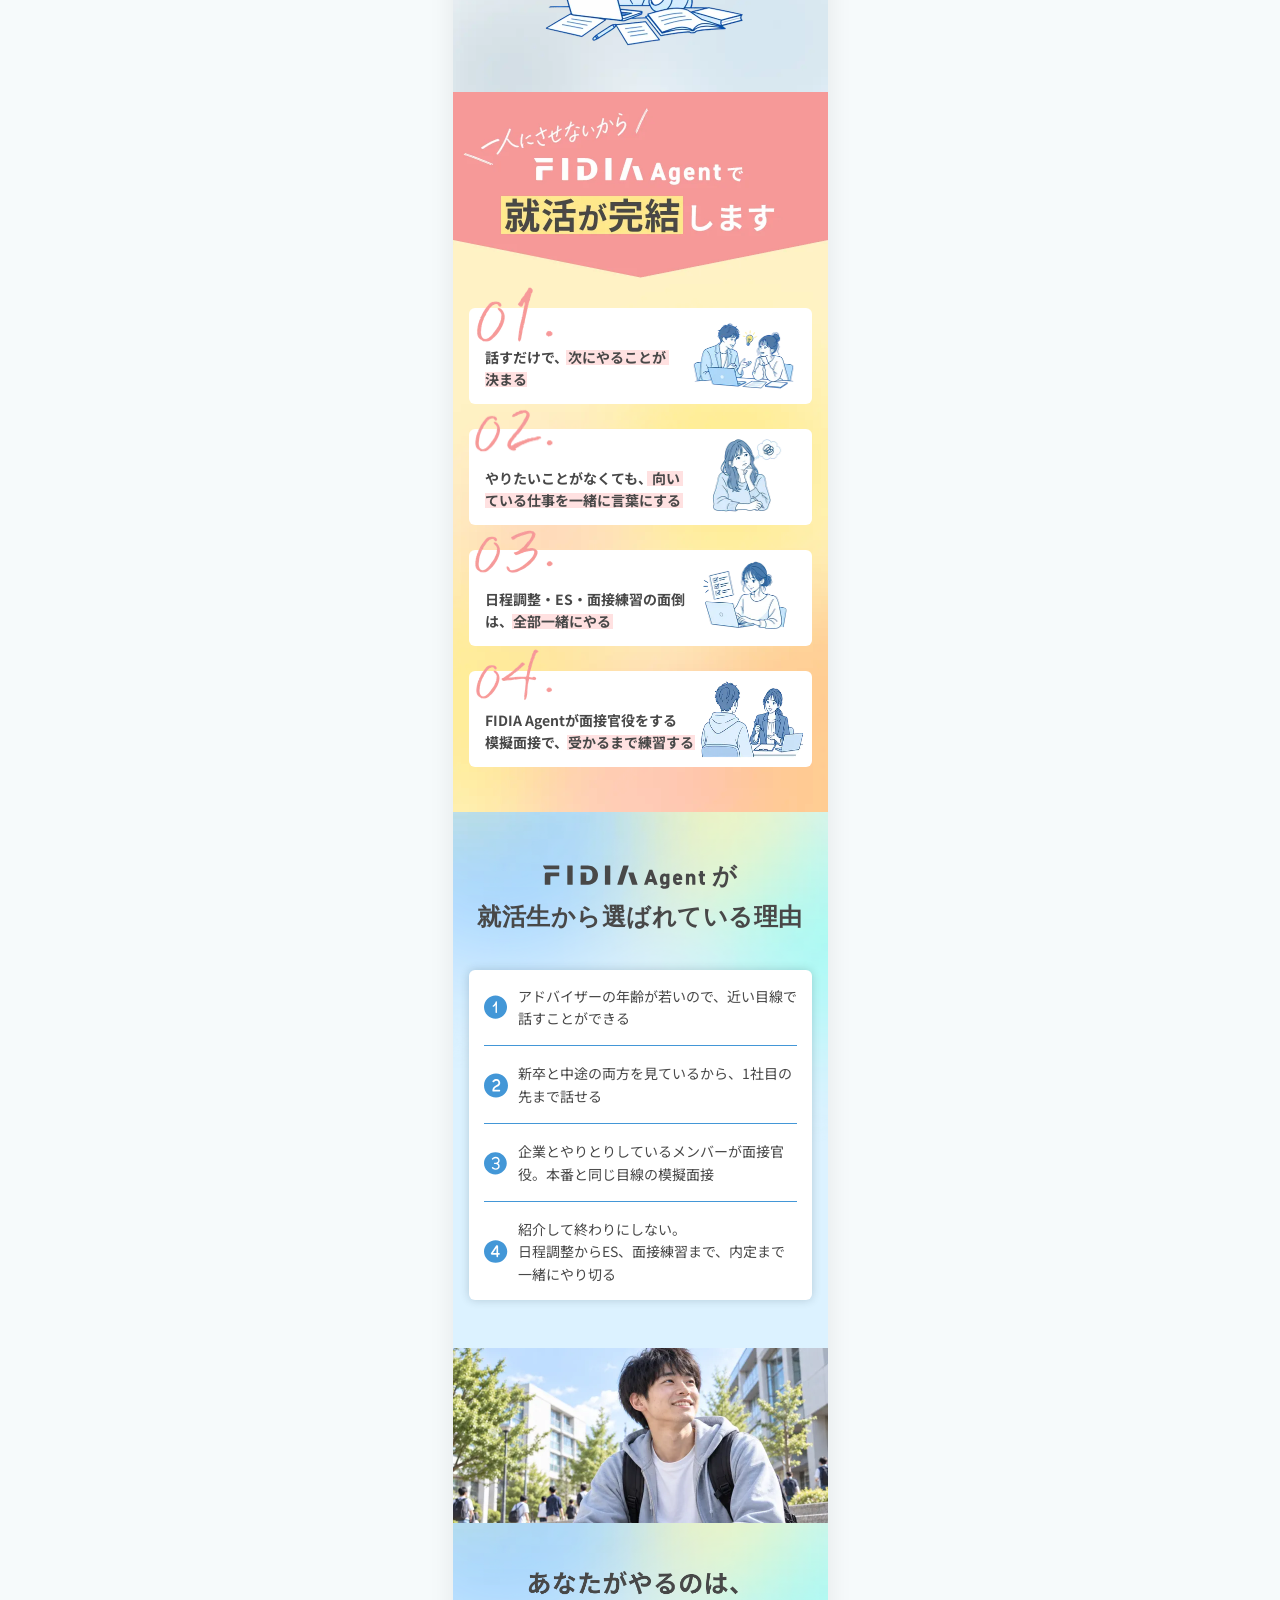
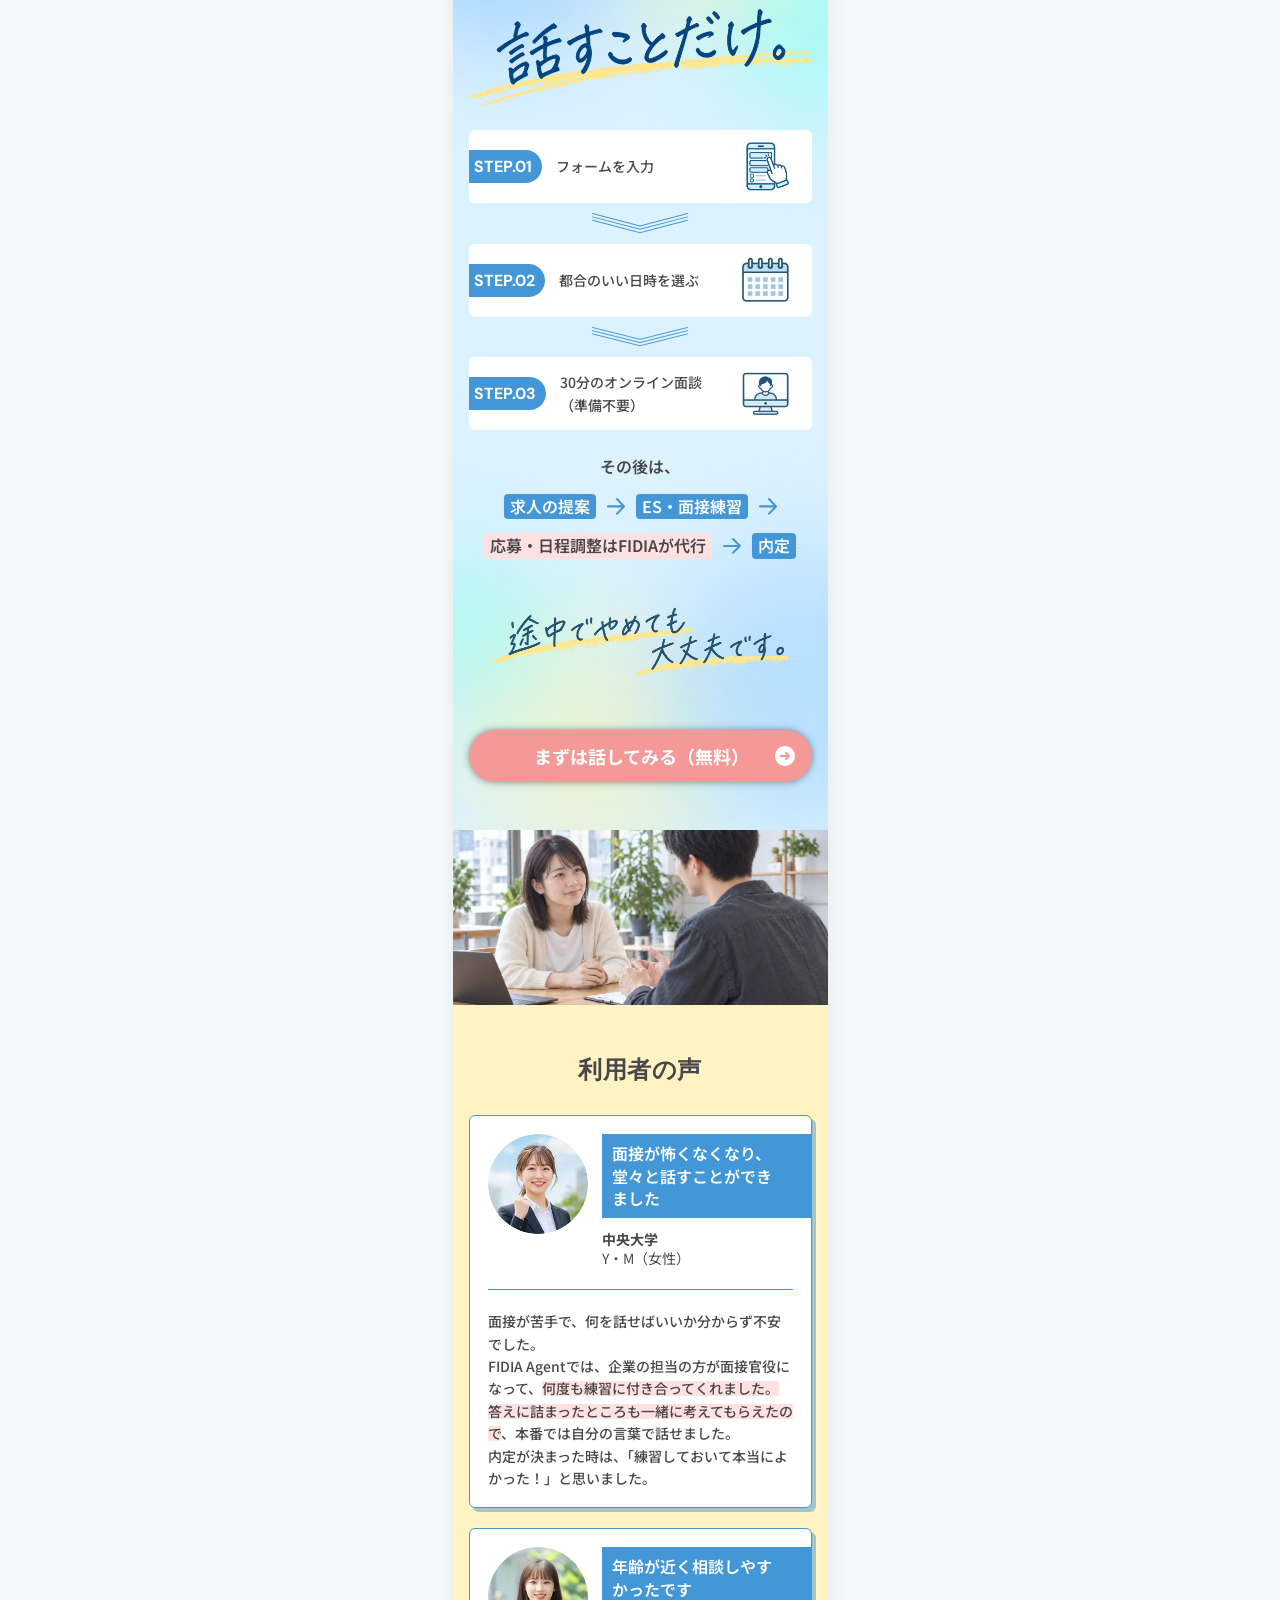
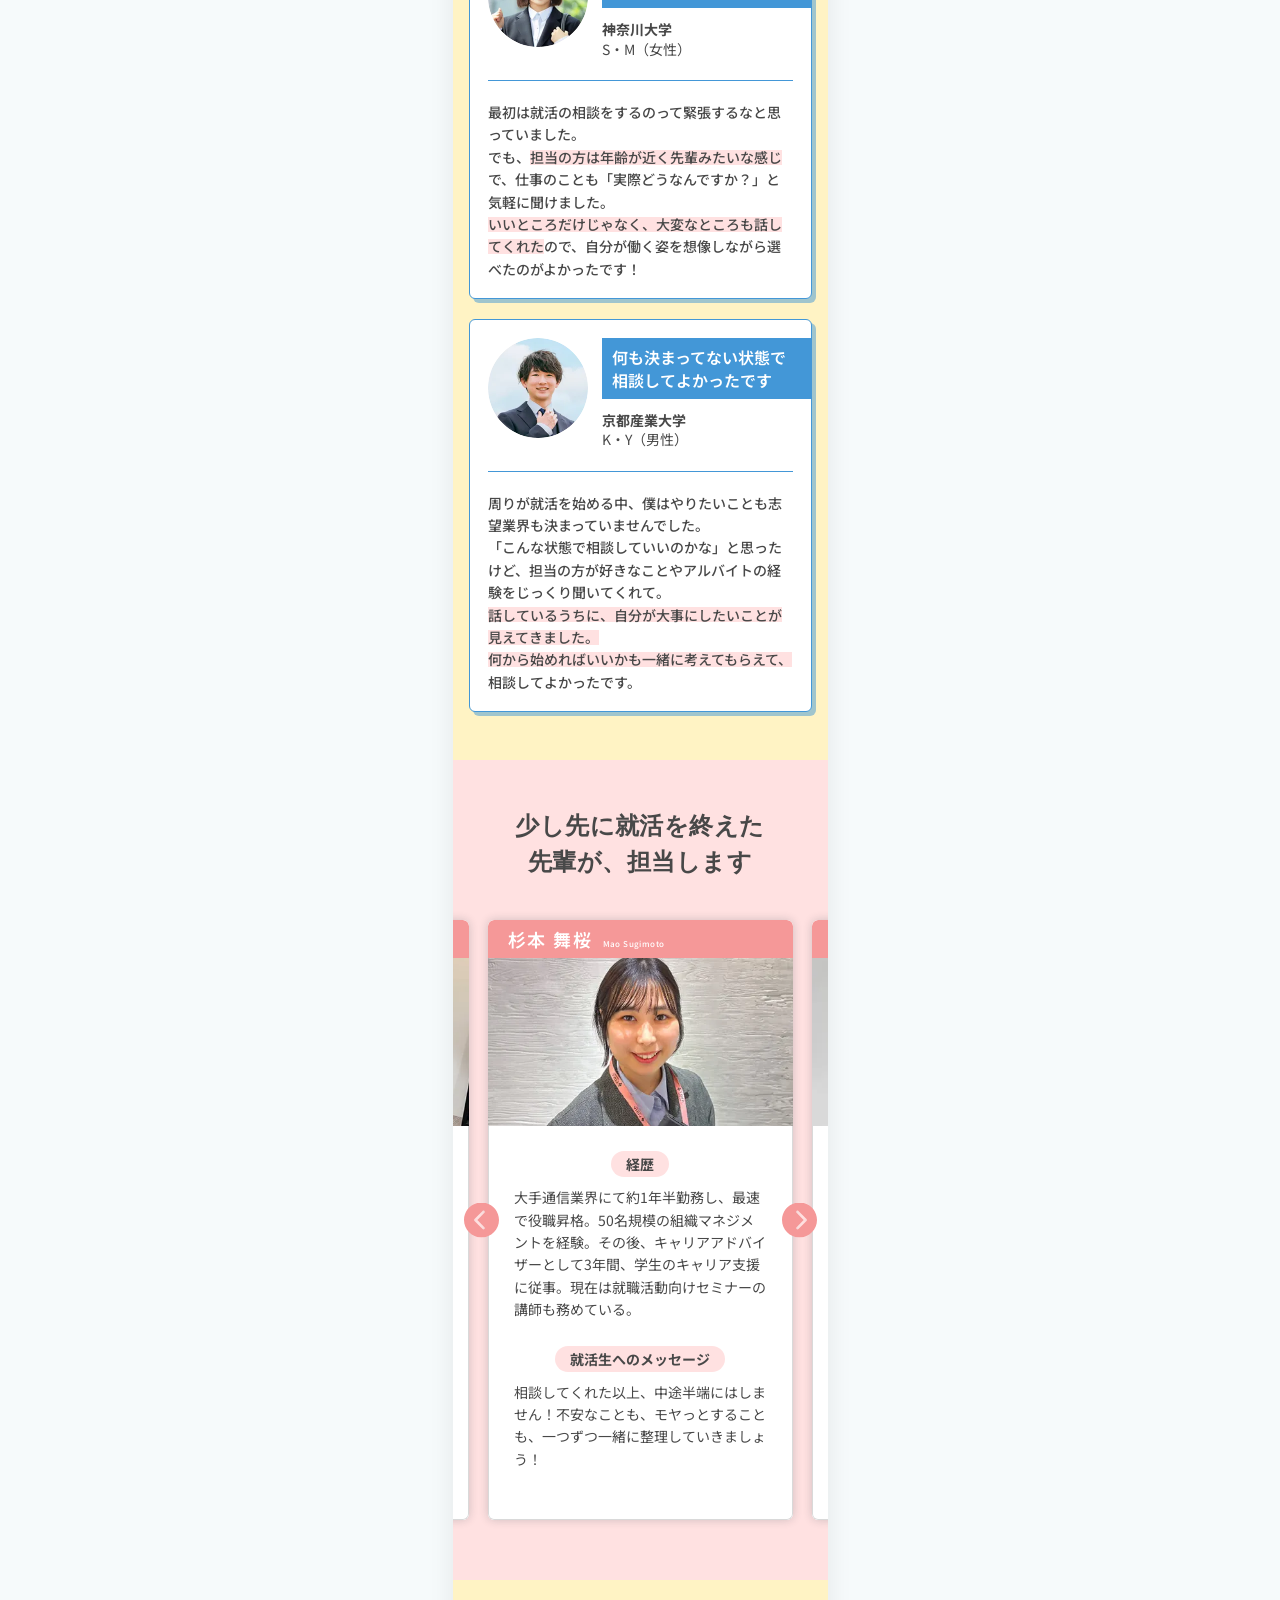
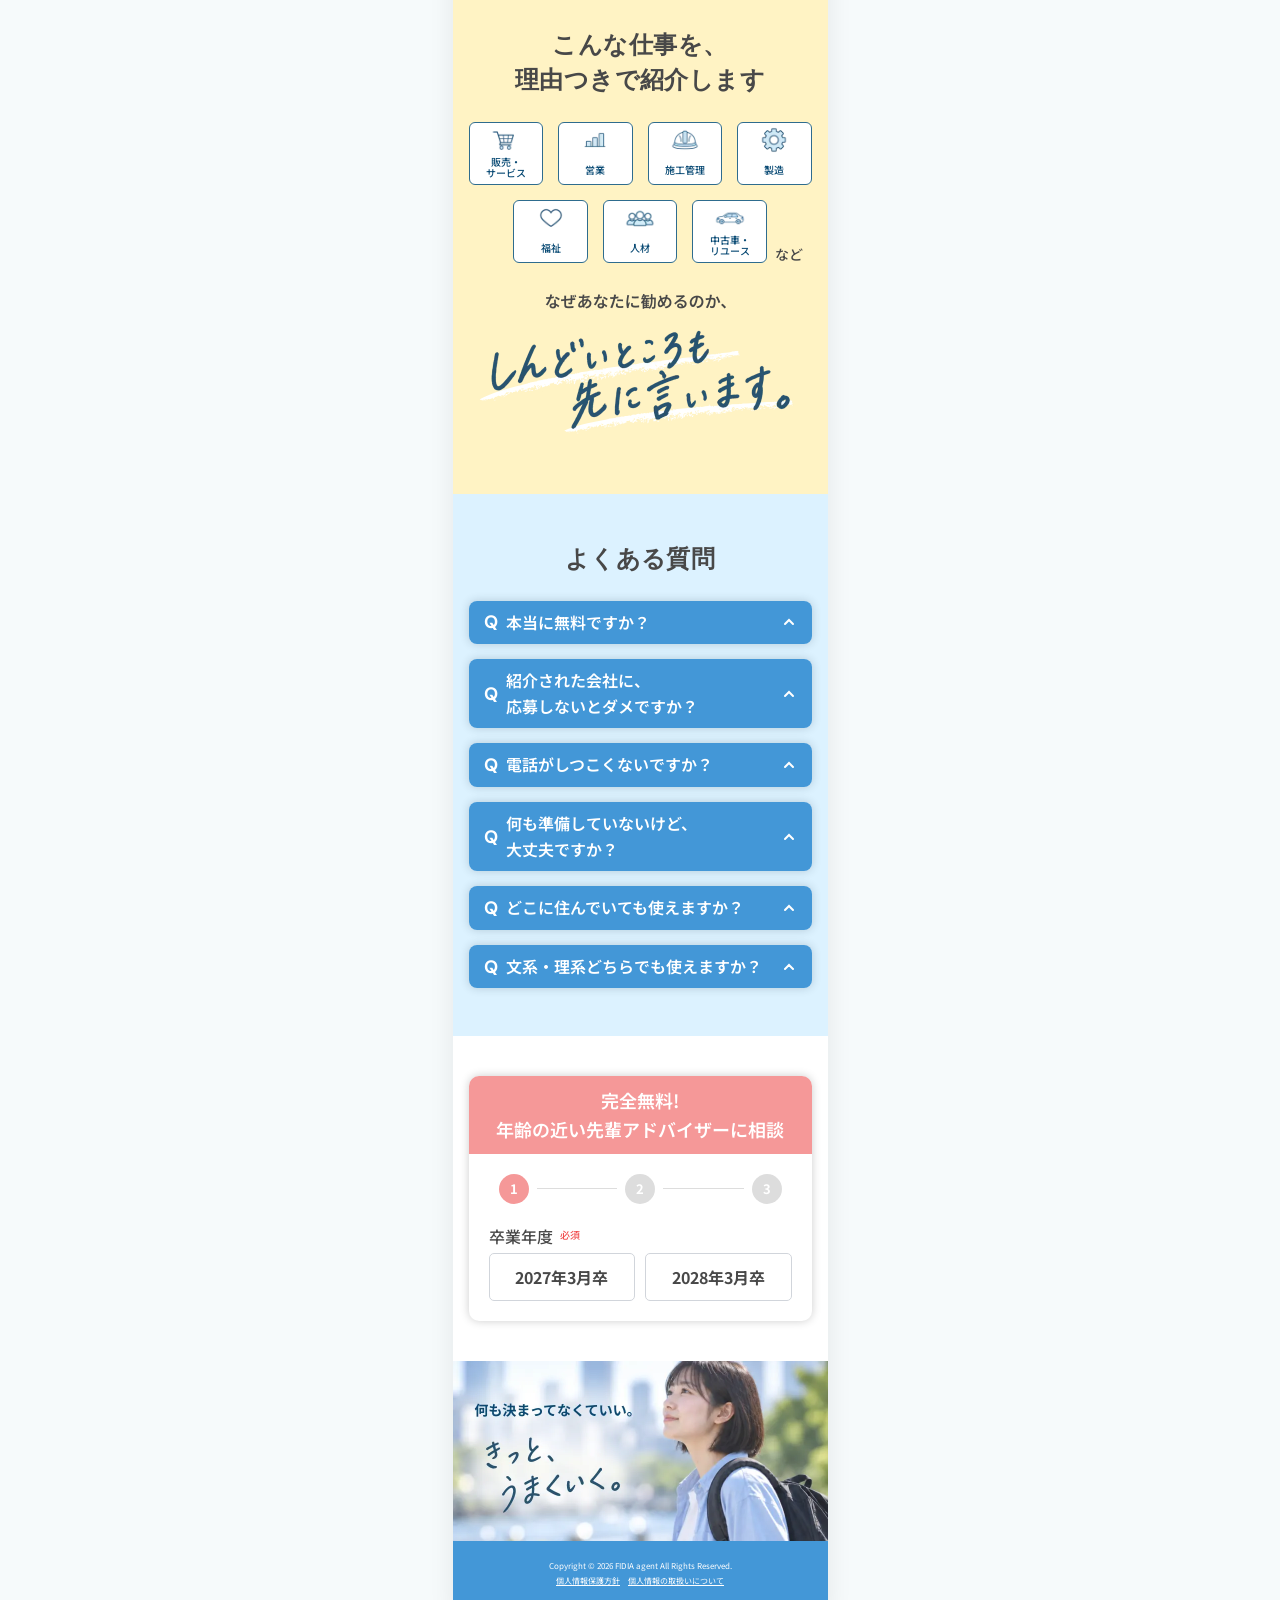
==== commit 711859aa: "フォーム表示中は追従CTAを隠し、ステップ番号と入力エラー文言を更新する。 Co-authored-by: Cursor <cursoragent@cursor.com>" ====
--- a/index.html
+++ b/index.html
@@ -30,7 +30,7 @@
 <link rel="preconnect" href="https://fonts.googleapis.com">
 <link rel="preconnect" href="https://fonts.gstatic.com" crossorigin>
 <link href="https://fonts.googleapis.com/css2?family=DM+Sans:wght@400;500;700&family=Noto+Sans+JP:wght@400;500;600;700&display=swap" rel="stylesheet">
-<link rel="stylesheet" href="css/style.css?v=form10">
+<link rel="stylesheet" href="css/style.css?v=form15">
 </head>
 <body>
 <!-- Google Tag Manager (noscript) -->
@@ -116,7 +116,7 @@
                   <span class="visually-hidden">入力をクリア</span>
                 </button>
               </div>
-              <p class="university-suggest__hint" data-hint="default">2文字以上で候補が表示されます</p>
+              <p class="university-suggest__hint" data-hint="default">大学名の一部を入力すると候補が表示されます</p>
               <p class="university-suggest__hint" data-hint="filled" hidden>違う場合は×で消して入力し直せます</p>
               <div class="university-suggest__panel" hidden>
                 <ul class="university-suggest__list" role="listbox" id="university-list-top"></ul>
@@ -144,7 +144,7 @@
                 <span class="form-field__required">必須</span>
               </div>
               <input type="text" class="text-input js-required-field" name="name" placeholder="例：山田 太郎" autocomplete="name">
-              <p class="form-field__error" role="alert">入力してください。</p>
+              <p class="form-field__error" role="alert">お名前を入力してください</p>
             </div>
 
             <div class="form-field form-field--gender" data-field="gender">
@@ -166,7 +166,7 @@
                 <span class="form-field__required">必須</span>
               </div>
               <input type="email" class="text-input js-required-field" name="email" placeholder="例：example@fidia.jp" autocomplete="email">
-              <p class="form-field__error" role="alert">入力してください。</p>
+              <p class="form-field__error" role="alert">メールアドレスの形式が正しくありません（例：example@fidia.jp）</p>
             </div>
 
             <div class="form-field" data-field="tel">
@@ -175,7 +175,7 @@
                 <span class="form-field__required">必須</span>
               </div>
               <input type="tel" class="text-input js-required-field" name="tel" placeholder="例：09012345678" autocomplete="tel">
-              <p class="form-field__error" role="alert">入力してください。</p>
+              <p class="form-field__error" role="alert">電話番号を入力してください</p>
             </div>
 
             <div class="form-field form-field--privacy" data-field="agree">
@@ -740,7 +740,7 @@
                   <span class="visually-hidden">入力をクリア</span>
                 </button>
               </div>
-              <p class="university-suggest__hint" data-hint="default">2文字以上で候補が表示されます</p>
+              <p class="university-suggest__hint" data-hint="default">大学名の一部を入力すると候補が表示されます</p>
               <p class="university-suggest__hint" data-hint="filled" hidden>違う場合は×で消して入力し直せます</p>
               <div class="university-suggest__panel" hidden>
                 <ul class="university-suggest__list" role="listbox" id="university-list-bottom"></ul>
@@ -768,7 +768,7 @@
                 <span class="form-field__required">必須</span>
               </div>
               <input type="text" class="text-input js-required-field" name="name" placeholder="例：山田 太郎" autocomplete="name">
-              <p class="form-field__error" role="alert">入力してください。</p>
+              <p class="form-field__error" role="alert">お名前を入力してください</p>
             </div>
 
             <div class="form-field form-field--gender" data-field="gender">
@@ -790,7 +790,7 @@
                 <span class="form-field__required">必須</span>
               </div>
               <input type="email" class="text-input js-required-field" name="email" placeholder="例：example@fidia.jp" autocomplete="email">
-              <p class="form-field__error" role="alert">入力してください。</p>
+              <p class="form-field__error" role="alert">メールアドレスの形式が正しくありません（例：example@fidia.jp）</p>
             </div>
 
             <div class="form-field" data-field="tel">
@@ -799,7 +799,7 @@
                 <span class="form-field__required">必須</span>
               </div>
               <input type="tel" class="text-input js-required-field" name="tel" placeholder="例：09012345678" autocomplete="tel">
-              <p class="form-field__error" role="alert">入力してください。</p>
+              <p class="form-field__error" role="alert">電話番号を入力してください</p>
             </div>
 
             <div class="form-field form-field--privacy" data-field="agree">
@@ -847,6 +847,6 @@
 </div>
 
 <script src="js/universities-data.js?v=form10"></script>
-<script src="js/script.js?v=form10"></script>
+<script src="js/script.js?v=form15"></script>
 </body>
 </html>
--- a/css/style.css
+++ b/css/style.css
@@ -293,7 +293,7 @@
   background: var(--color-gray-line);
   color: var(--color-white);
   font-weight: 700;
-  font-size: 11px;
+  font-size: 13px;
 }
 
 .step-indicator__check {
